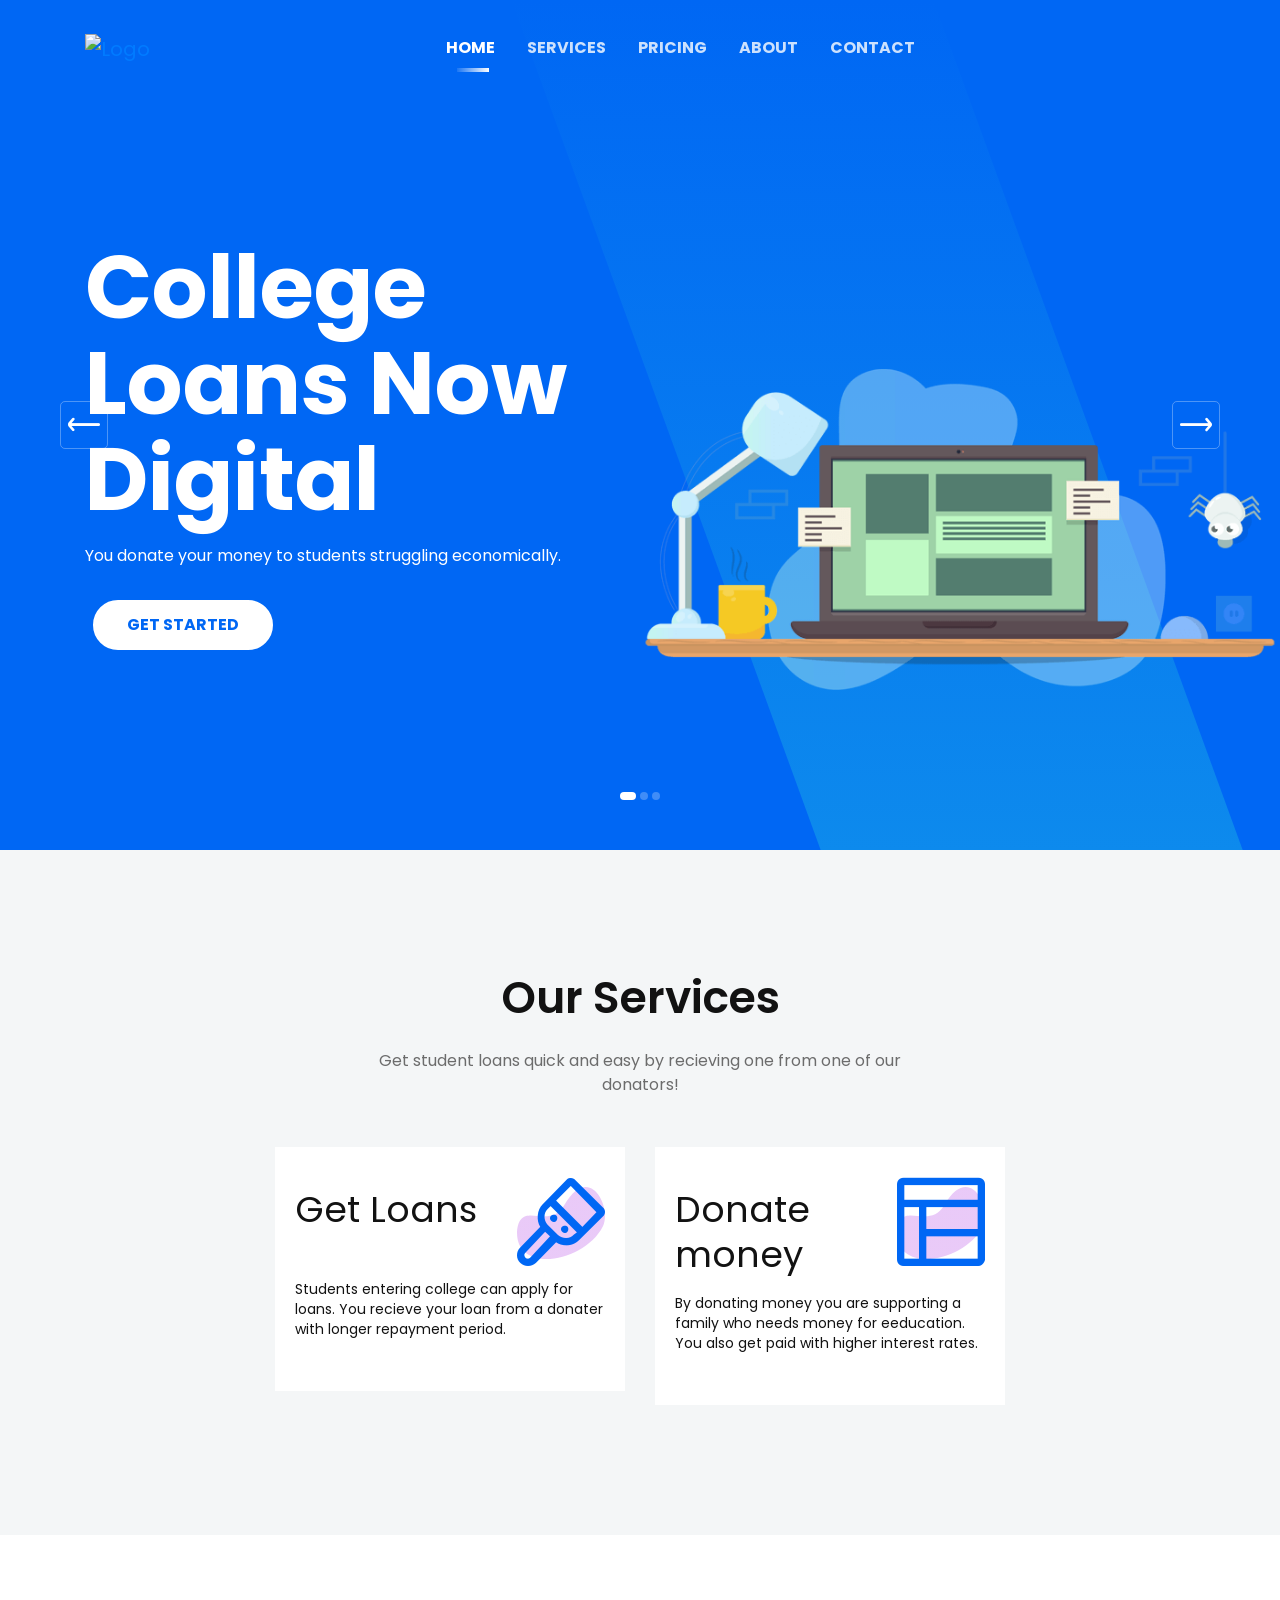
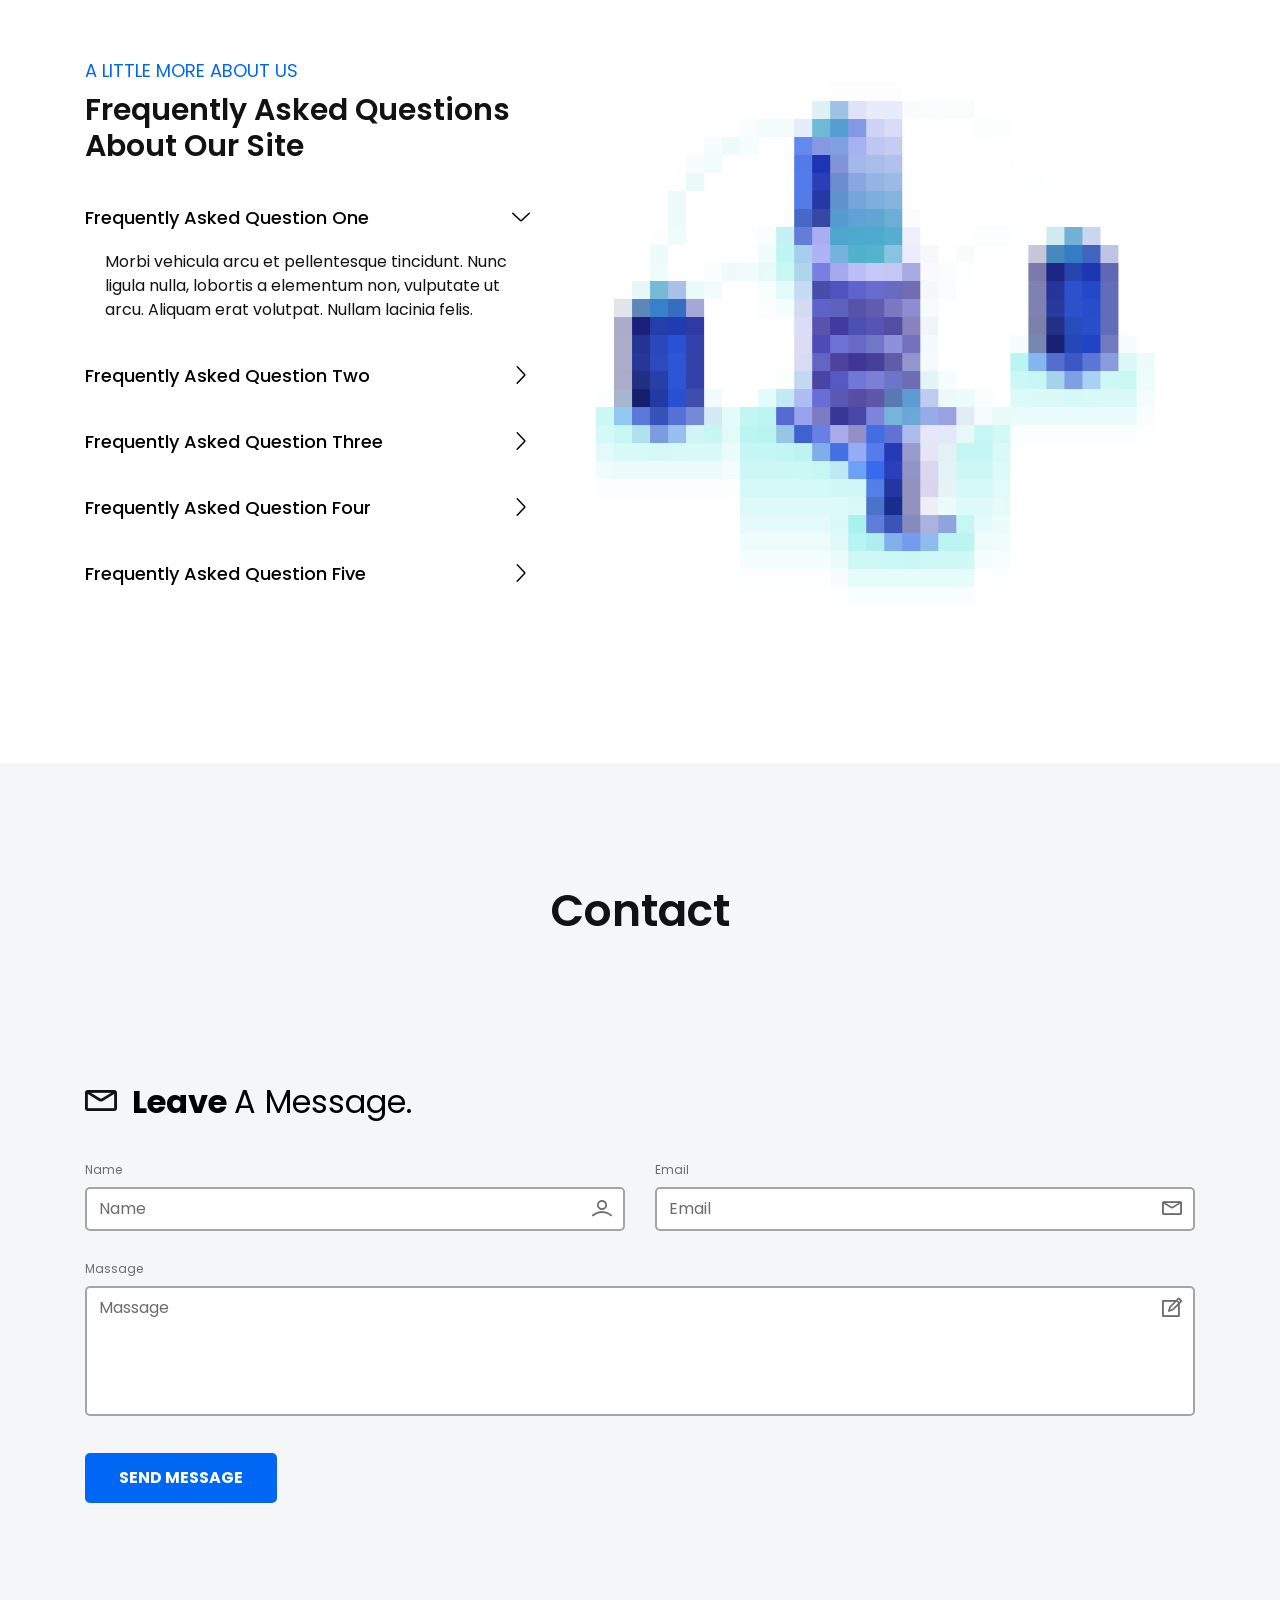
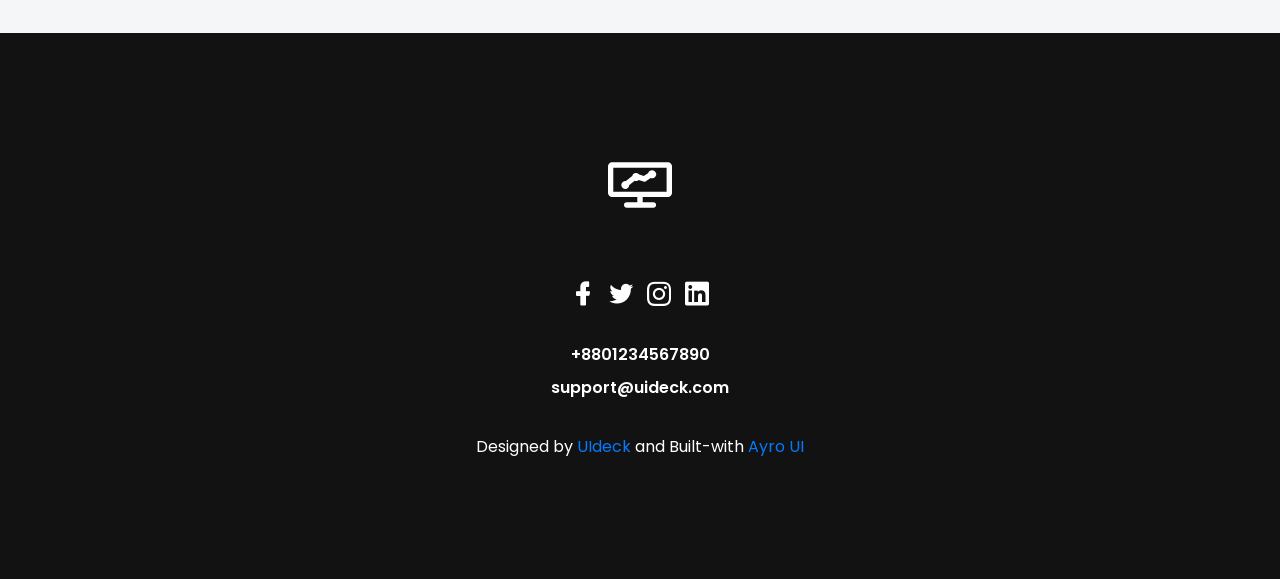
==== templates/index2.html @ a58126c5 "asadsafaj" ====
<!doctype html>
<html class="no-js" lang="en">

<head>
    <meta charset="utf-8">
    
    <!--====== Title ======-->
    <title>LoanUs</title>
    
    <meta name="description" content="">
    <meta name="viewport" content="width=device-width, initial-scale=1">

    <!--====== Favicon Icon ======-->
    <link rel="shortcut icon" href="../static/styles/images/favicon.png" type="image/png">
        
    <!--====== Magnific Popup CSS ======-->
    <link rel="stylesheet" href="../static/styles/css/magnific-popup.css">
        
    <!--====== Slick CSS ======-->
    <link rel="stylesheet" href="../static/styles/css/slick.css">
        
    <!--====== Line Icons CSS ======-->
    <link rel="stylesheet" href="../static/styles/css/LineIcons.css">
        
    <!--====== Bootstrap CSS ======-->
    <link rel="stylesheet" href="../static/styles/css/bootstrap.min.css">
    
    <!--====== Default CSS ======-->
    <link rel="stylesheet" href="../static/styles/css/default.css">
    
    <!--====== Style CSS ======-->
    <link rel="stylesheet" href="../static/styles/css/style.css">
    
</head>

<body>
    <!--[if IE]>
    <p class="browserupgrade">You are using an <strong>outdated</strong> browser. Please <a href="https://browsehappy.com/">upgrade your browser</a> to improve your experience and security.</p>
  <![endif]-->
   
    <!--====== PRELOADER PART START ======-->

    <div class="preloader">
        <div class="loader">
            <div class="ytp-spinner">
                <div class="ytp-spinner-container">
                    <div class="ytp-spinner-rotator">
                        <div class="ytp-spinner-left">
                            <div class="ytp-spinner-circle"></div>
                        </div>
                        <div class="ytp-spinner-right">
                            <div class="ytp-spinner-circle"></div>
                        </div>
                    </div>
                </div>
            </div>
        </div>
    </div>

    <!--====== PRELOADER PART ENDS ======-->
    
    <!--====== NAVBAR TWO PART START ======-->

    <section class="navbar-area">
        <div class="container">
            <div class="row">
                <div class="col-lg-12">
                    <nav class="navbar navbar-expand-lg">
                       
                        <a class="navbar-brand" href="#">
                            <img src="../static/styles/images/logo.svg" alt="Logo">
                        </a>
                        
                        <button class="navbar-toggler" type="button" data-toggle="collapse" data-target="#navbarTwo" aria-controls="navbarTwo" aria-expanded="false" aria-label="Toggle navigation">
                            <span class="toggler-icon"></span>
                            <span class="toggler-icon"></span>
                            <span class="toggler-icon"></span>
                        </button>

                        <div class="collapse navbar-collapse sub-menu-bar" id="navbarTwo">
                            <ul class="navbar-nav m-auto">
                                <li class="nav-item active"><a class="page-scroll" href="#home">home</a></li>
                                <li class="nav-item"><a class="page-scroll" href="#services">Services</a></li>
                                
                                <li class="nav-item"><a class="page-scroll" href="#pricing">Pricing</a></li>
                                <li class="nav-item"><a class="page-scroll" href="#about">About</a></li>
                                
                                <li class="nav-item"><a class="page-scroll" href="#contact">Contact</a></li>
                            </ul>
                        </div>
                        
                        <div class="navbar-btn d-none d-sm-inline-block">

                        </div>
                    </nav> <!-- navbar -->
                </div>
            </div> <!-- row -->
        </div> <!-- container -->
    </section>

    <!--====== NAVBAR TWO PART ENDS ======-->
    
    <!--====== SLIDER PART START ======-->

    <section id="home" class="slider_area">
        <div id="carouselThree" class="carousel slide" data-ride="carousel">
            <ol class="carousel-indicators">
                <li data-target="#carouselThree" data-slide-to="0" class="active"></li>
                <li data-target="#carouselThree" data-slide-to="1"></li>
                <li data-target="#carouselThree" data-slide-to="2"></li>
            </ol>

            <div class="carousel-inner">
                <div class="carousel-item active">
                    <div class="container">
                        <div class="row">
                            <div class="col-lg-6">
                                <div class="slider-content">
                                    <h1 class="title">College Loans Now Digital</h1>
                                    <p class="text">You donate your money to students struggling economically.</p>
                                    <ul class="slider-btn rounded-buttons">
                                        <li><a class="main-btn rounded-one" href="#">GET STARTED</a></li>
                                        
                                    </ul>
                                </div>
                            </div>
                        </div> <!-- row -->
                    </div> <!-- container -->
                    <div class="slider-image-box d-none d-lg-flex align-items-end">
                        <div class="slider-image">
                            <img src="../static/styles/images/slider/1.png" alt="Hero">
                        </div> <!-- slider-imgae -->
                    </div> <!-- slider-imgae box -->
                </div> <!-- carousel-item -->

                <div class="carousel-item">
                    <div class="container">
                        <div class="row">
                            <div class="col-lg-6">
                                <div class="slider-content">
                                    <h1 class="title">Easy to Understand</h1>
                                    <p class="text">Our process is simple and efficient allowing for easier understanding.</p>
                                    <ul class="slider-btn rounded-buttons">
                                        <li><a class="main-btn rounded-one" href="#">GET STARTED</a></li>
                                        
                                    </ul>
                                </div> <!-- slider-content -->
                            </div>
                        </div> <!-- row -->
                    </div> <!-- container -->
                    <div class="slider-image-box d-none d-lg-flex align-items-end">
                        <div class="slider-image">
                            <img src="../static/styles/images/slider/2.png" alt="Hero">
                        </div> <!-- slider-imgae -->
                    </div> <!-- slider-imgae box -->
                </div> <!-- carousel-item -->

                <div class="carousel-item">
                    <div class="container">
                        <div class="row">
                            <div class="col-lg-6">
                                <div class="slider-content">
                                    <h1 class="title">Built By Students</h1>
                                    <p class="text">We know how other students think and understand their problems.</p>
                                    <ul class="slider-btn rounded-buttons">
                                        <li><a class="main-btn rounded-one" href="#">GET STARTED</a></li>
                                        
                                    </ul>
                                </div> <!-- slider-content -->
                            </div>
                        </div> <!-- row -->
                    </div> <!-- container -->
                    <div class="slider-image-box d-none d-lg-flex align-items-end">
                        <div class="slider-image">
                            <img src="../static/styles/images/slider/3.png" alt="Hero">
                        </div> <!-- slider-imgae -->
                    </div> <!-- slider-imgae box -->
                </div> <!-- carousel-item -->
            </div>

            <a class="carousel-control-prev" href="#carouselThree" role="button" data-slide="prev">
                <i class="lni lni-arrow-left"></i>
            </a>
            <a class="carousel-control-next" href="#carouselThree" role="button" data-slide="next">
                <i class="lni lni-arrow-right"></i>
            </a>
        </div>
    </section>

    <!--====== SLIDER PART ENDS ======-->
    
    <!--====== FEATRES TWO PART START ======-->

    <section id="services" class="features-area">
        <div class="container">
            <div class="row justify-content-center">
                <div class="col-lg-6 col-md-10">
                    <div class="section-title text-center pb-10">
                        <h3 class="title">Our Services</h3>
                        <p class="text">Get student loans quick and easy by recieving one from one of our donators!</p>
                    </div> <!-- row -->
                </div>
            </div> <!-- row -->
            <div class="row justify-content-center">
                <div class="col-lg-4 col-md-7 col-sm-9">
                    <div class="single-features mt-40">
                        <div class="features-title-icon d-flex justify-content-between">
                            <h4 class="features-title"><a href="#">Get Loans</a></h4>
                            <div class="features-icon">
                                <i class="lni lni-brush"></i>
                                <img class="shape" src="../static/styles/images/f-shape-1.svg" alt="Shape">
                            </div>
                        </div>
                        <div class="features-content">
                            <p class="text">Students entering college can apply for loans. You recieve your loan from a donater with longer repayment period. </p>
                            
                        </div>
                    </div> <!-- single features -->
                </div>
                <div class="col-lg-4 col-md-7 col-sm-9">
                    <div class="single-features mt-40">
                        <div class="features-title-icon d-flex justify-content-between">
                            <h4 class="features-title"><a href="#">Donate money</a></h4>
                            <div class="features-icon">
                                <i class="lni lni-layout"></i>
                                <img class="shape" src="../static/styles/images/f-shape-1.svg" alt="Shape">
                            </div>
                        </div>
                        <div class="features-content">
                            <p class="text">By donating money you are supporting a family who needs money for eeducation. You also get paid with higher interest rates.</p>
                            
                        </div>
                    </div> <!-- single features -->
                </div>
                
                    </div> <!-- single features -->
                </div>
            </div> <!-- row -->
        </div> <!-- container -->
    </section>

    <!--====== FEATRES TWO PART ENDS ======-->
    
    
    
    <!--====== PRINICNG START ======-->

    
    <!--====== PRINICNG ENDS ======-->
    
    <!--====== ABOUT PART START ======-->

    <section id="about" class="about-area">
        <div class="container">
            <div class="row">
                <div class="col-lg-5">
                    <div class="faq-content mt-45">
                        <div class="about-title">
                            <h6 class="sub-title">A Little More About Us</h6>
                            <h4 class="title">Frequently Asked Questions <br> About Our Site</h4>
                        </div> <!-- faq title -->
                        <div class="about-accordion">
                            <div class="accordion" id="accordionExample">
                                <div class="card">
                                    <div class="card-header" id="headingOne">
                                        <a href="#" data-toggle="collapse" data-target="#collapseOne" aria-expanded="true" aria-controls="collapseOne">Frequently Asked Question One</a>
                                    </div>

                                    <div id="collapseOne" class="collapse show" aria-labelledby="headingOne" data-parent="#accordionExample">
                                        <div class="card-body">
                                            <p class="text">Morbi vehicula arcu et pellentesque tincidunt. Nunc ligula nulla, lobortis a elementum non, vulputate ut arcu. Aliquam erat volutpat. Nullam lacinia felis.</p>
                                        </div>
                                    </div> 
                                </div> <!-- card -->
                                <div class="card">
                                    <div class="card-header" id="headingTwo">
                                        <a href="#" class="collapsed" data-toggle="collapse" data-target="#collapseTwo" aria-expanded="false" aria-controls="collapseTwo">Frequently Asked Question Two</a>
                                    </div>
                                    <div id="collapseTwo" class="collapse" aria-labelledby="headingTwo" data-parent="#accordionExample">
                                        <div class="card-body">
                                            <p class="text">Morbi vehicula arcu et pellentesque tincidunt. Nunc ligula nulla, lobortis a elementum non, vulputate ut arcu. Aliquam erat volutpat. Nullam lacinia felis.</p>
                                        </div>
                                    </div>
                                </div> <!-- card -->
                                <div class="card">
                                    <div class="card-header" id="headingThree">
                                        <a href="#" class="collapsed" data-toggle="collapse" data-target="#collapseThree" aria-expanded="false" aria-controls="collapseThree">Frequently Asked Question Three</a>
                                    </div>
                                    <div id="collapseThree" class="collapse" aria-labelledby="headingThree" data-parent="#accordionExample">
                                        <div class="card-body">
                                            <p class="text">Morbi vehicula arcu et pellentesque tincidunt. Nunc ligula nulla, lobortis a elementum non, vulputate ut arcu. Aliquam erat volutpat. Nullam lacinia felis.</p>
                                        </div>
                                    </div>
                                </div> <!-- card -->
                                <div class="card">
                                    <div class="card-header" id="headingFore">
                                        <a href="#" class="collapsed" data-toggle="collapse" data-target="#collapseFore" aria-expanded="false" aria-controls="collapseFore">Frequently Asked Question Four</a>
                                    </div>
                                    <div id="collapseFore" class="collapse" aria-labelledby="headingFore" data-parent="#accordionExample">
                                        <div class="card-body">
                                            <p class="text">Morbi vehicula arcu et pellentesque tincidunt. Nunc ligula nulla, lobortis a elementum non, vulputate ut arcu. Aliquam erat volutpat. Nullam lacinia felis.</p>
                                        </div>
                                    </div>
                                </div> <!-- card -->
                                <div class="card">
                                    <div class="card-header" id="headingFive">
                                        <a href="#" class="collapsed" data-toggle="collapse" data-target="#collapseFive" aria-expanded="false" aria-controls="collapseFive">Frequently Asked Question Five</a>
                                    </div>
                                    <div id="collapseFive" class="collapse" aria-labelledby="headingFive" data-parent="#accordionExample">
                                        <div class="card-body">
                                            <p class="text">Morbi vehicula arcu et pellentesque tincidunt. Nunc ligula nulla, lobortis a elementum non, vulputate ut arcu. Aliquam erat volutpat. Nullam lacinia felis.</p>
                                        </div>
                                    </div>
                                </div> <!-- card -->
                            </div>
                        </div> <!-- faq accordion -->
                    </div> <!-- faq content -->
                </div>
                <div class="col-lg-7">
                    <div class="about-image mt-50">
                        <img src="../static/styles/images/about.jpg" alt="about">
                    </div> <!-- faq image -->
                </div>
            </div> <!-- row -->
        </div> <!-- container -->
    </section>

    <!--====== ABOUT PART ENDS ======-->
    
    
    
    
    
    <!--====== CONTACT PART START ======-->

    <section id="contact" class="contact-area">
        <div class="container">
            <div class="row justify-content-center">
                <div class="col-lg-6 col-md-10">
                    <div class="section-title text-center pb-30">
                        <h3 class="title">Contact</h3>
                    </div> <!-- section title -->
                </div>
            </div> <!-- row -->
            <div class="row">
                <div class="col-lg-12">
                    <div class="contact-wrapper form-style-two pt-115">
                        <h4 class="contact-title pb-10"><i class="lni lni-envelope"></i> Leave <span>A Message.</span></h4>
                        
                        <form id="contact-form" action="../static/styles/contact.php" method="post">
                            <div class="row">
                                <div class="col-md-6">
                                    <div class="form-input mt-25">
                                        <label>Name</label>
                                        <div class="input-items default">
                                            <input name="name" type="text" placeholder="Name">
                                            <i class="lni lni-user"></i>
                                        </div>
                                    </div> <!-- form input -->
                                </div>
                                <div class="col-md-6">
                                    <div class="form-input mt-25">
                                        <label>Email</label>
                                        <div class="input-items default">
                                            <input type="email" name="email" placeholder="Email">
                                            <i class="lni lni-envelope"></i>
                                        </div>
                                    </div> <!-- form input -->
                                </div>
                                <div class="col-md-12">
                                    <div class="form-input mt-25">
                                        <label>Massage</label>
                                        <div class="input-items default">
                                            <textarea name="massage" placeholder="Massage"></textarea>
                                            <i class="lni lni-pencil-alt"></i>
                                        </div>
                                    </div> <!-- form input -->
                                </div>
                                <p class="form-message"></p>
                                <div class="col-md-12">
                                    <div class="form-input light-rounded-buttons mt-30">
                                        <button class="main-btn light-rounded-two">Send Message</button>
                                    </div> <!-- form input -->
                                </div>
                            </div> <!-- row -->
                        </form>
                    </div> <!-- contact wrapper form -->
                </div>
            </div> <!-- row -->
        </div> <!-- container -->
    </section>

    <!--====== CONTACT PART ENDS ======-->
    
    <!--====== FOOTER PART START ======-->

    <section class="footer-area footer-dark">
        <div class="container">
            <div class="row justify-content-center">
                <div class="col-lg-6">
                    <div class="footer-logo text-center">
                        <a class="mt-30" href="index.html"><img src="../static/styles/images/logo.svg" alt="Logo"></a>
                    </div> <!-- footer logo -->
                    <ul class="social text-center mt-60">
                        <li><a href="https://facebook.com/uideckHQ"><i class="lni lni-facebook-filled"></i></a></li>
                        <li><a href="https://twitter.com/uideckHQ"><i class="lni lni-twitter-original"></i></a></li>
                        <li><a href="https://instagram.com/uideckHQ"><i class="lni lni-instagram-original"></i></a></li>
                        <li><a href="#"><i class="lni lni-linkedin-original"></i></a></li>
                    </ul> <!-- social -->
                    <div class="footer-support text-center">
                        <span class="number">+8801234567890</span>
                        <span class="mail">support@uideck.com</span>
                    </div>
                    <div class="copyright text-center mt-35">
                        <p class="text">Designed by <a href="https://uideck.com" rel="nofollow">UIdeck</a> and Built-with <a rel="nofollow" href="https://ayroui.com">Ayro UI</a> </p>
                    </div> <!--  copyright -->
                </div>
            </div> <!-- row -->
        </div> <!-- container -->
    </section>

    <!--====== FOOTER PART ENDS ======-->
    
    <!--====== BACK TOP TOP PART START ======-->

    <a href="#" class="back-to-top"><i class="lni lni-chevron-up"></i></a>

    <!--====== BACK TOP TOP PART ENDS ======-->    

    <!--====== PART START ======-->

<!--
    <section class="">
        <div class="container">
            <div class="row">
                <div class="col-lg-">
                    
                </div>
            </div>
        </div>
    </section>
-->

    <!--====== PART ENDS ======-->




    <!--====== Jquery js ======-->
    <script src="../static/styles/js/vendor/jquery-1.12.4.min.js"></script>
    <script src="../static/styles/js/vendor/modernizr-3.7.1.min.js"></script>
    
    <!--====== Bootstrap js ======-->
    <script src="../static/styles/js/popper.min.js"></script>
    <script src="../static/styles/js/bootstrap.min.js"></script>
    
    <!--====== Slick js ======-->
    <script src="../static/styles/js/slick.min.js"></script>
    
    <!--====== Magnific Popup js ======-->
    <script src="../static/styles/js/jquery.magnific-popup.min.js"></script>
    
    <!--====== Ajax Contact js ======-->
    <script src="../static/styles/js/ajax-contact.js"></script>
    
    <!--====== Isotope js ======-->
    <script src="../static/styles/js/imagesloaded.pkgd.min.js"></script>
    <script src="../static/styles/js/isotope.pkgd.min.js"></script>
    
    <!--====== Scrolling Nav js ======-->
    <script src="../static/styles/js/jquery.easing.min.js"></script>
    <script src="../static/styles/js/scrolling-nav.js"></script>
    
    <!--====== Main js ======-->
    <script src="../static/styles/js/main.js"></script>
    
</body>

</html>
---- static/styles/css/default.css ----
/* Deafult Margin & Padding */
/*-- Margin Top --*/
.mt-5 {
	margin-top: 5px;
}
.mt-10 {
	margin-top: 10px;
}
.mt-15 {
	margin-top: 15px;
}
.mt-20 {
	margin-top: 20px;
}
.mt-25 {
	margin-top: 25px;
}
.mt-30 {
	margin-top: 30px;
}
.mt-35 {
	margin-top: 35px;
}
.mt-40 {
	margin-top: 40px;
}
.mt-45 {
	margin-top: 45px;
}
.mt-50 {
	margin-top: 50px;
}
.mt-55 {
	margin-top: 55px;
}
.mt-60 {
	margin-top: 60px;
}
.mt-65 {
	margin-top: 65px;
}
.mt-70 {
	margin-top: 70px;
}
.mt-75 {
	margin-top: 75px;
}
.mt-80 {
	margin-top: 80px;
}
.mt-85 {
	margin-top: 85px;
}
.mt-90 {
	margin-top: 90px;
}
.mt-95 {
	margin-top: 95px;
}
.mt-100 {
	margin-top: 100px;
}
.mt-105 {
	margin-top: 105px;
}
.mt-110 {
	margin-top: 110px;
}
.mt-115 {
	margin-top: 115px;
}
.mt-120 {
	margin-top: 120px;
}
.mt-125 {
	margin-top: 125px;
}
.mt-130 {
	margin-top: 130px;
}
.mt-135 {
	margin-top: 135px;
}
.mt-140 {
	margin-top: 140px;
}
.mt-145 {
	margin-top: 145px;
}
.mt-150 {
	margin-top: 150px;
}
.mt-155 {
	margin-top: 155px;
}
.mt-160 {
	margin-top: 160px;
}
.mt-165 {
	margin-top: 165px;
}
.mt-170 {
	margin-top: 170px;
}
.mt-175 {
	margin-top: 175px;
}
.mt-180 {
	margin-top: 180px;
}
.mt-185 {
	margin-top: 185px;
}
.mt-190 {
	margin-top: 190px;
}
.mt-195 {
	margin-top: 195px;
}
.mt-200 {
	margin-top: 200px;
}
/*-- Margin Bottom --*/

.mb-5 {
	margin-bottom: 5px;
}
.mb-10 {
	margin-bottom: 10px;
}
.mb-15 {
	margin-bottom: 15px;
}
.mb-20 {
	margin-bottom: 20px;
}
.mb-25 {
	margin-bottom: 25px;
}
.mb-30 {
	margin-bottom: 30px;
}
.mb-35 {
	margin-bottom: 35px;
}
.mb-40 {
	margin-bottom: 40px;
}
.mb-45 {
	margin-bottom: 45px;
}
.mb-50 {
	margin-bottom: 50px;
}
.mb-55 {
	margin-bottom: 55px;
}
.mb-60 {
	margin-bottom: 60px;
}
.mb-65 {
	margin-bottom: 65px;
}
.mb-70 {
	margin-bottom: 70px;
}
.mb-75 {
	margin-bottom: 75px;
}
.mb-80 {
	margin-bottom: 80px;
}
.mb-85 {
	margin-bottom: 85px;
}
.mb-90 {
	margin-bottom: 90px;
}
.mb-95 {
	margin-bottom: 95px;
}
.mb-100 {
	margin-bottom: 100px;
}
.mb-105 {
	margin-bottom: 105px;
}
.mb-110 {
	margin-bottom: 110px;
}
.mb-115 {
	margin-bottom: 115px;
}
.mb-120 {
	margin-bottom: 120px;
}
.mb-125 {
	margin-bottom: 125px;
}
.mb-130 {
	margin-bottom: 130px;
}
.mb-135 {
	margin-bottom: 135px;
}
.mb-140 {
	margin-bottom: 140px;
}
.mb-145 {
	margin-bottom: 145px;
}
.mb-150 {
	margin-bottom: 150px;
}
.mb-155 {
	margin-bottom: 155px;
}
.mb-160 {
	margin-bottom: 160px;
}
.mb-165 {
	margin-bottom: 165px;
}
.mb-170 {
	margin-bottom: 170px;
}
.mb-175 {
	margin-bottom: 175px;
}
.mb-180 {
	margin-bottom: 180px;
}
.mb-185 {
	margin-bottom: 185px;
}
.mb-190 {
	margin-bottom: 190px;
}
.mb-195 {
	margin-bottom: 195px;
}
.mb-200 {
	margin-bottom: 200px;
}
/*-- margin left --*/
.ml-5 {
	margin-left: 5px;
}
.ml-10 {
	margin-left: 10px;
}
.ml-15 {
	margin-left: 15px;
}
.ml-20 {
	margin-left: 20px;
}
.ml-25 {
	margin-left: 25px;
}
.ml-30 {
	margin-left: 30px;
}
.ml-35 {
	margin-left: 35px;
}
.ml-40 {
	margin-left: 40px;
}
.ml-45 {
	margin-left: 45px;
}
.ml-50 {
	margin-left: 50px;
}
.ml-55 {
	margin-left: 55px;
}
.ml-60 {
	margin-left: 60px;
}
.ml-65 {
	margin-left: 65px;
}
.ml-70 {
	margin-left: 70px;
}
.ml-75 {
	margin-left: 75px;
}
.ml-80 {
	margin-left: 80px;
}
.ml-85 {
	margin-left: 85px;
}
.ml-90 {
	margin-left: 90px;
}
.ml-95 {
	margin-left: 95px;
}
.ml-100 {
	margin-left: 100px;
}
.ml-105 {
	margin-left: 105px;
}
.ml-110 {
	margin-left: 110px;
}
.ml-115 {
	margin-left: 115px;
}
.ml-120 {
	margin-left: 120px;
}
.ml-125 {
	margin-left: 125px;
}
.ml-130 {
	margin-left: 130px;
}
.ml-135 {
	margin-left: 135px;
}
.ml-140 {
	margin-left: 140px;
}
.ml-145 {
	margin-left: 145px;
}
.ml-150 {
	margin-left: 150px;
}
.ml-155 {
	margin-left: 155px;
}
.ml-160 {
	margin-left: 160px;
}
.ml-165 {
	margin-left: 165px;
}
.ml-170 {
	margin-left: 170px;
}
.ml-175 {
	margin-left: 175px;
}
.ml-180 {
	margin-left: 180px;
}
.ml-185 {
	margin-left: 185px;
}
.ml-190 {
	margin-left: 190px;
}
.ml-195 {
	margin-left: 195px;
}
.ml-200 {
	margin-left: 200px;
}
/*-- margin right --*/
.mr-5 {
	margin-right: 5px;
}
.mr-10 {
	margin-right: 10px;
}
.mr-15 {
	margin-right: 15px;
}
.mr-20 {
	margin-right: 20px;
}
.mr-25 {
	margin-right: 25px;
}
.mr-30 {
	margin-right: 30px;
}
.mr-35 {
	margin-right: 35px;
}
.mr-40 {
	margin-right: 40px;
}
.mr-45 {
	margin-right: 45px;
}
.mr-50 {
	margin-right: 50px;
}
.mr-55 {
	margin-right: 55px;
}
.mr-60 {
	margin-right: 60px;
}
.mr-65 {
	margin-right: 65px;
}
.mr-70 {
	margin-right: 70px;
}
.mr-75 {
	margin-right: 75px;
}
.mr-80 {
	margin-right: 80px;
}
.mr-85 {
	margin-right: 85px;
}
.mr-90 {
	margin-right: 90px;
}
.mr-95 {
	margin-right: 95px;
}
.mr-100 {
	margin-right: 100px;
}
.mr-105 {
	margin-right: 105px;
}
.mr-110 {
	margin-right: 110px;
}
.mr-115 {
	margin-right: 115px;
}
.mr-120 {
	margin-right: 120px;
}
.mr-125 {
	margin-right: 125px;
}
.mr-130 {
	margin-right: 130px;
}
.mr-135 {
	margin-right: 135px;
}
.mr-140 {
	margin-right: 140px;
}
.mr-145 {
	margin-right: 145px;
}
.mr-150 {
	margin-right: 150px;
}
.mr-155 {
	margin-right: 155px;
}
.mr-160 {
	margin-right: 160px;
}
.mr-165 {
	margin-right: 165px;
}
.mr-170 {
	margin-right: 170px;
}
.mr-175 {
	margin-right: 175px;
}
.mr-180 {
	margin-right: 180px;
}
.mr-185 {
	margin-right: 185px;
}
.mr-190 {
	margin-right: 190px;
}
.mr-195 {
	margin-right: 195px;
}
.mr-200 {
	margin-right: 200px;
}


/*-- Padding Top --*/

.pt-5 {
	padding-top: 5px;
}
.pt-10 {
	padding-top: 10px;
}
.pt-15 {
	padding-top: 15px;
}
.pt-20 {
	padding-top: 20px;
}
.pt-25 {
	padding-top: 25px;
}
.pt-30 {
	padding-top: 30px;
}
.pt-35 {
	padding-top: 35px;
}
.pt-40 {
	padding-top: 40px;
}
.pt-45 {
	padding-top: 45px;
}
.pt-50 {
	padding-top: 50px;
}
.pt-55 {
	padding-top: 55px;
}
.pt-60 {
	padding-top: 60px;
}
.pt-65 {
	padding-top: 65px;
}
.pt-70 {
	padding-top: 70px;
}
.pt-75 {
	padding-top: 75px;
}
.pt-80 {
	padding-top: 80px;
}
.pt-85 {
	padding-top: 85px;
}
.pt-90 {
	padding-top: 90px;
}
.pt-95 {
	padding-top: 95px;
}
.pt-100 {
	padding-top: 100px;
}
.pt-105 {
	padding-top: 105px;
}
.pt-110 {
	padding-top: 110px;
}
.pt-115 {
	padding-top: 115px;
}
.pt-120 {
	padding-top: 120px;
}
.pt-125 {
	padding-top: 125px;
}
.pt-130 {
	padding-top: 130px;
}
.pt-135 {
	padding-top: 135px;
}
.pt-140 {
	padding-top: 140px;
}
.pt-145 {
	padding-top: 145px;
}
.pt-150 {
	padding-top: 150px;
}
.pt-155 {
	padding-top: 155px;
}
.pt-160 {
	padding-top: 160px;
}
.pt-165 {
	padding-top: 165px;
}
.pt-170 {
	padding-top: 170px;
}
.pt-175 {
	padding-top: 175px;
}
.pt-180 {
	padding-top: 180px;
}
.pt-185 {
	padding-top: 185px;
}
.pt-190 {
	padding-top: 190px;
}
.pt-195 {
	padding-top: 195px;
}
.pt-200 {
	padding-top: 200px;
}
/*-- Padding Bottom --*/

.pb-5 {
	padding-bottom: 5px;
}
.pb-10 {
	padding-bottom: 10px;
}
.pb-15 {
	padding-bottom: 15px;
}
.pb-20 {
	padding-bottom: 20px;
}
.pb-25 {
	padding-bottom: 25px;
}
.pb-30 {
	padding-bottom: 30px;
}
.pb-35 {
	padding-bottom: 35px;
}
.pb-40 {
	padding-bottom: 40px;
}
.pb-45 {
	padding-bottom: 45px;
}
.pb-50 {
	padding-bottom: 50px;
}
.pb-55 {
	padding-bottom: 55px;
}
.pb-60 {
	padding-bottom: 60px;
}
.pb-65 {
	padding-bottom: 65px;
}
.pb-70 {
	padding-bottom: 70px;
}
.pb-75 {
	padding-bottom: 75px;
}
.pb-80 {
	padding-bottom: 80px;
}
.pb-85 {
	padding-bottom: 85px;
}
.pb-90 {
	padding-bottom: 90px;
}
.pb-95 {
	padding-bottom: 95px;
}
.pb-100 {
	padding-bottom: 100px;
}
.pb-105 {
	padding-bottom: 105px;
}
.pb-110 {
	padding-bottom: 110px;
}
.pb-115 {
	padding-bottom: 115px;
}
.pb-120 {
	padding-bottom: 120px;
}
.pb-125 {
	padding-bottom: 125px;
}
.pb-130 {
	padding-bottom: 130px;
}
.pb-135 {
	padding-bottom: 135px;
}
.pb-140 {
	padding-bottom: 140px;
}
.pb-145 {
	padding-bottom: 145px;
}
.pb-150 {
	padding-bottom: 150px;
}
.pb-155 {
	padding-bottom: 155px;
}
.pb-160 {
	padding-bottom: 160px;
}
.pb-165 {
	padding-bottom: 165px;
}
.pb-170 {
	padding-bottom: 170px;
}
.pb-175 {
	padding-bottom: 175px;
}
.pb-180 {
	padding-bottom: 180px;
}
.pb-185 {
	padding-bottom: 185px;
}
.pb-190 {
	padding-bottom: 190px;
}
.pb-195 {
	padding-bottom: 195px;
}
.pb-200 {
	padding-bottom: 200px;
}

/*-- Padding left --*/

.pl-0 {
	padding-left: 0px;
}
.pl-5 {
	padding-left: 5px;
}
.pl-10 {
	padding-left: 10px;
}
.pl-15 {
	padding-left: 15px;
}
.pl-20 {
	padding-left: 20px;
}
.pl-25 {
	padding-left: 25px;
}
.pl-30 {
	padding-left: 30px;
}
.pl-35 {
	padding-left: 35px;
}
.pl-40 {
	padding-left: 40px;
}
.pl-45 {
	padding-left: 45px;
}
.pl-50 {
	padding-left: 50px;
}
.pl-55 {
	padding-left: 55px;
}
.pl-60 {
	padding-left: 60px;
}
.pl-65 {
	padding-left: 65px;
}
.pl-70 {
	padding-left: 70px;
}
.pl-75 {
	padding-left: 75px;
}
.pl-80 {
	padding-left: 80px;
}
.pl-85 {
	padding-left: 85px;
}
.pl-90 {
	padding-left: 90px;
}
.pl-100 {
	padding-left: 100px;
}
.pl-105 {
	padding-left: 105px;
}
.pl-110 {
	padding-left: 110px;
}
.pl-115 {
	padding-left: 115px;
}
.pl-120 {
	padding-left: 120px;
}
.pl-125 {
	padding-left: 125px;
}
/*-- Padding right --*/

.pr-0 {
	padding-right: 0px;
}
.pr-5 {
	padding-right: 5px;
}
.pr-10 {
	padding-right: 10px;
}
.pr-15 {
	padding-right: 15px;
}
.pr-20 {
	padding-right: 20px;
}
.pr-25 {
	padding-right: 25px;
}
.pr-30 {
	padding-right: 30px;
}
.pr-35 {
	padding-right: 35px;
}
.pr-40 {
	padding-right: 40px;
}
.pr-45 {
	padding-right: 45px;
}
.pr-50 {
	padding-right: 50px;
}
.pr-55 {
	padding-right: 55px;
}
.pr-60 {
	padding-right: 60px;
}
.pr-65 {
	padding-right: 65px;
}
.pr-70 {
	padding-right: 70px;
}
.pr-75 {
	padding-right: 75px;
}
.pr-80 {
	padding-right: 80px;
}
.pr-85 {
	padding-right: 85px;
}
.pr-90 {
	padding-right: 90px;
}
.pr-95 {
	padding-right: 95px;
}
.pr-100 {
	padding-right: 100px;
}
.pr-105 {
	padding-right: 105px;
}
/* Background Color */

.gray-bg {
	background: #f6f6f6;
}
.white-bg {
	background: #fff;
}
.black-bg {
	background: #222;
}
/* Color */

.white {
	color: #fff;
}
.black {
	color: #222;
}
/* black overlay */

[data-overlay] {
	position: relative;
}
[data-overlay]::before {
	background: #000 none repeat scroll 0 0;
	content: "";
	height: 100%;
	left: 0;
	position: absolute;
	top: 0;
	width: 100%;
	z-index: 1;
}
[data-overlay="3"]::before {
	opacity: 0.3;
}
[data-overlay="4"]::before {
	opacity: 0.4;
}
[data-overlay="5"]::before {
	opacity: 0.5;
}
[data-overlay="6"]::before {
	opacity: 0.6;
}
[data-overlay="7"]::before {
	opacity: 0.7;
}
[data-overlay="8"]::before {
	opacity: 0.8;
}
[data-overlay="9"]::before {
	opacity: 0.9;
}
---- static/styles/css/style.css ----
/*-----------------------------------------------------------------------------------

    Template Name: Smash - Bootstrap Template
    Template URI: uideck.com
    Author: UIdeck
    Version: 1.0

-----------------------------------------------------------------------------------

    CSS INDEX
    ===================

    01. Theme default CSS
	02. Header
    03. Hero
	04. Footer

-----------------------------------------------------------------------------------*/
/*===========================
      01.COMMON css 
===========================*/
@import url("https://fonts.googleapis.com/css?family=Poppins:300,400,500,600,700,800");
body {
  font-family: "Poppins", sans-serif;
  font-weight: normal;
  font-style: normal;
  color: #121212; }

* {
  margin: 0;
  padding: 0;
  -webkit-box-sizing: border-box;
  -moz-box-sizing: border-box;
  box-sizing: border-box; }

img {
  max-width: 100%; }

a:focus,
input:focus,
textarea:focus,
button:focus {
  text-decoration: none;
  outline: none; }

a:focus,
a:hover {
  text-decoration: none; }

i,
span,
a {
  display: inline-block; }

h1,
h2,
h3,
h4,
h5,
h6 {
  font-family: "Poppins", sans-serif;
  font-weight: 600;
  color: #121212;
  margin: 0px; }

h1 {
  font-size: 48px; }

h2 {
  font-size: 36px; }

h3 {
  font-size: 28px; }

h4 {
  font-size: 22px; }

h5 {
  font-size: 18px; }

h6 {
  font-size: 16px; }

ul, ol {
  margin: 0px;
  padding: 0px;
  list-style-type: none; }

p {
  font-size: 16px;
  font-weight: 400;
  line-height: 24px;
  color: #121212;
  margin: 0px; }

.bg_cover {
  background-position: center center;
  background-size: cover;
  background-repeat: no-repeat;
  width: 100%;
  height: 100%; }

/*===== All Slick Slide Outline Style =====*/
.slick-slide {
  outline: 0; }

/*===== All Section Title Style =====*/
.section-title .title {
  font-size: 44px;
  font-weight: 600;
  color: #121212;
  line-height: 55px; }
  @media (max-width: 767px) {
    .section-title .title {
      font-size: 30px;
      line-height: 35px; } }
.section-title .text {
  font-size: 16px;
  line-height: 24px;
  color: #6c6c6c;
  margin-top: 24px; }

/*===== All Preloader Style =====*/
.preloader {
  /* Body Overlay */
  position: fixed;
  top: 0;
  left: 0;
  display: table;
  height: 100%;
  width: 100%;
  /* Change Background Color */
  background: #fff;
  z-index: 99999; }
  .preloader .loader {
    display: table-cell;
    vertical-align: middle;
    text-align: center; }
    .preloader .loader .ytp-spinner {
      position: absolute;
      left: 50%;
      top: 50%;
      width: 64px;
      margin-left: -32px;
      z-index: 18;
      pointer-events: none; }
      .preloader .loader .ytp-spinner .ytp-spinner-container {
        pointer-events: none;
        position: absolute;
        width: 100%;
        padding-bottom: 100%;
        top: 50%;
        left: 50%;
        margin-top: -50%;
        margin-left: -50%;
        -webkit-animation: ytp-spinner-linspin 1568.23529647ms linear infinite;
        -moz-animation: ytp-spinner-linspin 1568.23529647ms linear infinite;
        -o-animation: ytp-spinner-linspin 1568.23529647ms linear infinite;
        animation: ytp-spinner-linspin 1568.23529647ms linear infinite; }
        .preloader .loader .ytp-spinner .ytp-spinner-container .ytp-spinner-rotator {
          position: absolute;
          width: 100%;
          height: 100%;
          -webkit-animation: ytp-spinner-easespin 5332ms cubic-bezier(0.4, 0, 0.2, 1) infinite both;
          -moz-animation: ytp-spinner-easespin 5332ms cubic-bezier(0.4, 0, 0.2, 1) infinite both;
          -o-animation: ytp-spinner-easespin 5332ms cubic-bezier(0.4, 0, 0.2, 1) infinite both;
          animation: ytp-spinner-easespin 5332ms cubic-bezier(0.4, 0, 0.2, 1) infinite both; }
          .preloader .loader .ytp-spinner .ytp-spinner-container .ytp-spinner-rotator .ytp-spinner-left {
            position: absolute;
            top: 0;
            left: 0;
            bottom: 0;
            overflow: hidden;
            right: 50%; }
          .preloader .loader .ytp-spinner .ytp-spinner-container .ytp-spinner-rotator .ytp-spinner-right {
            position: absolute;
            top: 0;
            right: 0;
            bottom: 0;
            overflow: hidden;
            left: 50%; }
    .preloader .loader .ytp-spinner-circle {
      box-sizing: border-box;
      position: absolute;
      width: 200%;
      height: 100%;
      border-style: solid;
      /* Spinner Color */
      border-color: #0067f4 #0067f4 #e9ecef;
      border-radius: 50%;
      border-width: 6px; }
    .preloader .loader .ytp-spinner-left .ytp-spinner-circle {
      left: 0;
      right: -100%;
      border-right-color: #e9ecef;
      -webkit-animation: ytp-spinner-left-spin 1333ms cubic-bezier(0.4, 0, 0.2, 1) infinite both;
      -moz-animation: ytp-spinner-left-spin 1333ms cubic-bezier(0.4, 0, 0.2, 1) infinite both;
      -o-animation: ytp-spinner-left-spin 1333ms cubic-bezier(0.4, 0, 0.2, 1) infinite both;
      animation: ytp-spinner-left-spin 1333ms cubic-bezier(0.4, 0, 0.2, 1) infinite both; }
    .preloader .loader .ytp-spinner-right .ytp-spinner-circle {
      left: -100%;
      right: 0;
      border-left-color: #e9ecef;
      -webkit-animation: ytp-right-spin 1333ms cubic-bezier(0.4, 0, 0.2, 1) infinite both;
      -moz-animation: ytp-right-spin 1333ms cubic-bezier(0.4, 0, 0.2, 1) infinite both;
      -o-animation: ytp-right-spin 1333ms cubic-bezier(0.4, 0, 0.2, 1) infinite both;
      animation: ytp-right-spin 1333ms cubic-bezier(0.4, 0, 0.2, 1) infinite both; }

/* Preloader Animations */
@-webkit-keyframes ytp-spinner-linspin {
  to {
    -webkit-transform: rotate(360deg);
    -moz-transform: rotate(360deg);
    -ms-transform: rotate(360deg);
    -o-transform: rotate(360deg);
    transform: rotate(360deg); } }
@keyframes ytp-spinner-linspin {
  to {
    -webkit-transform: rotate(360deg);
    -moz-transform: rotate(360deg);
    -ms-transform: rotate(360deg);
    -o-transform: rotate(360deg);
    transform: rotate(360deg); } }
@-webkit-keyframes ytp-spinner-easespin {
  12.5% {
    -webkit-transform: rotate(135deg);
    -moz-transform: rotate(135deg);
    -ms-transform: rotate(135deg);
    -o-transform: rotate(135deg);
    transform: rotate(135deg); }
  25% {
    -webkit-transform: rotate(270deg);
    -moz-transform: rotate(270deg);
    -ms-transform: rotate(270deg);
    -o-transform: rotate(270deg);
    transform: rotate(270deg); }
  37.5% {
    -webkit-transform: rotate(405deg);
    -moz-transform: rotate(405deg);
    -ms-transform: rotate(405deg);
    -o-transform: rotate(405deg);
    transform: rotate(405deg); }
  50% {
    -webkit-transform: rotate(540deg);
    -moz-transform: rotate(540deg);
    -ms-transform: rotate(540deg);
    -o-transform: rotate(540deg);
    transform: rotate(540deg); }
  62.5% {
    -webkit-transform: rotate(675deg);
    -moz-transform: rotate(675deg);
    -ms-transform: rotate(675deg);
    -o-transform: rotate(675deg);
    transform: rotate(675deg); }
  75% {
    -webkit-transform: rotate(810deg);
    -moz-transform: rotate(810deg);
    -ms-transform: rotate(810deg);
    -o-transform: rotate(810deg);
    transform: rotate(810deg); }
  87.5% {
    -webkit-transform: rotate(945deg);
    -moz-transform: rotate(945deg);
    -ms-transform: rotate(945deg);
    -o-transform: rotate(945deg);
    transform: rotate(945deg); }
  to {
    -webkit-transform: rotate(1080deg);
    -moz-transform: rotate(1080deg);
    -ms-transform: rotate(1080deg);
    -o-transform: rotate(1080deg);
    transform: rotate(1080deg); } }
@keyframes ytp-spinner-easespin {
  12.5% {
    -webkit-transform: rotate(135deg);
    -moz-transform: rotate(135deg);
    -ms-transform: rotate(135deg);
    -o-transform: rotate(135deg);
    transform: rotate(135deg); }
  25% {
    -webkit-transform: rotate(270deg);
    -moz-transform: rotate(270deg);
    -ms-transform: rotate(270deg);
    -o-transform: rotate(270deg);
    transform: rotate(270deg); }
  37.5% {
    -webkit-transform: rotate(405deg);
    -moz-transform: rotate(405deg);
    -ms-transform: rotate(405deg);
    -o-transform: rotate(405deg);
    transform: rotate(405deg); }
  50% {
    -webkit-transform: rotate(540deg);
    -moz-transform: rotate(540deg);
    -ms-transform: rotate(540deg);
    -o-transform: rotate(540deg);
    transform: rotate(540deg); }
  62.5% {
    -webkit-transform: rotate(675deg);
    -moz-transform: rotate(675deg);
    -ms-transform: rotate(675deg);
    -o-transform: rotate(675deg);
    transform: rotate(675deg); }
  75% {
    -webkit-transform: rotate(810deg);
    -moz-transform: rotate(810deg);
    -ms-transform: rotate(810deg);
    -o-transform: rotate(810deg);
    transform: rotate(810deg); }
  87.5% {
    -webkit-transform: rotate(945deg);
    -moz-transform: rotate(945deg);
    -ms-transform: rotate(945deg);
    -o-transform: rotate(945deg);
    transform: rotate(945deg); }
  to {
    -webkit-transform: rotate(1080deg);
    -moz-transform: rotate(1080deg);
    -ms-transform: rotate(1080deg);
    -o-transform: rotate(1080deg);
    transform: rotate(1080deg); } }
@-webkit-keyframes ytp-spinner-left-spin {
  0% {
    -webkit-transform: rotate(130deg);
    -moz-transform: rotate(130deg);
    -ms-transform: rotate(130deg);
    -o-transform: rotate(130deg);
    transform: rotate(130deg); }
  50% {
    -webkit-transform: rotate(-5deg);
    -moz-transform: rotate(-5deg);
    -ms-transform: rotate(-5deg);
    -o-transform: rotate(-5deg);
    transform: rotate(-5deg); }
  to {
    -webkit-transform: rotate(130deg);
    -moz-transform: rotate(130deg);
    -ms-transform: rotate(130deg);
    -o-transform: rotate(130deg);
    transform: rotate(130deg); } }
@keyframes ytp-spinner-left-spin {
  0% {
    -webkit-transform: rotate(130deg);
    -moz-transform: rotate(130deg);
    -ms-transform: rotate(130deg);
    -o-transform: rotate(130deg);
    transform: rotate(130deg); }
  50% {
    -webkit-transform: rotate(-5deg);
    -moz-transform: rotate(-5deg);
    -ms-transform: rotate(-5deg);
    -o-transform: rotate(-5deg);
    transform: rotate(-5deg); }
  to {
    -webkit-transform: rotate(130deg);
    -moz-transform: rotate(130deg);
    -ms-transform: rotate(130deg);
    -o-transform: rotate(130deg);
    transform: rotate(130deg); } }
@-webkit-keyframes ytp-right-spin {
  0% {
    -webkit-transform: rotate(-130deg);
    -moz-transform: rotate(-130deg);
    -ms-transform: rotate(-130deg);
    -o-transform: rotate(-130deg);
    transform: rotate(-130deg); }
  50% {
    -webkit-transform: rotate(5deg);
    -moz-transform: rotate(5deg);
    -ms-transform: rotate(5deg);
    -o-transform: rotate(5deg);
    transform: rotate(5deg); }
  to {
    -webkit-transform: rotate(-130deg);
    -moz-transform: rotate(-130deg);
    -ms-transform: rotate(-130deg);
    -o-transform: rotate(-130deg);
    transform: rotate(-130deg); } }
@keyframes ytp-right-spin {
  0% {
    -webkit-transform: rotate(-130deg);
    -moz-transform: rotate(-130deg);
    -ms-transform: rotate(-130deg);
    -o-transform: rotate(-130deg);
    transform: rotate(-130deg); }
  50% {
    -webkit-transform: rotate(5deg);
    -moz-transform: rotate(5deg);
    -ms-transform: rotate(5deg);
    -o-transform: rotate(5deg);
    transform: rotate(5deg); }
  to {
    -webkit-transform: rotate(-130deg);
    -moz-transform: rotate(-130deg);
    -ms-transform: rotate(-130deg);
    -o-transform: rotate(-130deg);
    transform: rotate(-130deg); } }
/*===========================
    11.BUTTON css 
===========================*/
.buttons-title .title {
  font-size: 36px;
  line-height: 45px;
  color: #6c6c6c; }
  @media (max-width: 767px) {
    .buttons-title .title {
      font-size: 24px;
      line-height: 35px; } }

.main-btn {
  display: inline-block;
  font-weight: 700;
  text-align: center;
  white-space: nowrap;
  vertical-align: middle;
  -webkit-user-select: none;
  -moz-user-select: none;
  -ms-user-select: none;
  user-select: none;
  border: 2px solid transparent;
  padding: 0 32px;
  font-size: 16px;
  line-height: 46px;
  color: #0067f4;
  cursor: pointer;
  z-index: 5;
  -webkit-transition: all 0.4s ease-out 0s;
  -moz-transition: all 0.4s ease-out 0s;
  -ms-transition: all 0.4s ease-out 0s;
  -o-transition: all 0.4s ease-out 0s;
  transition: all 0.4s ease-out 0s;
  position: relative;
  text-transform: uppercase; }
  @media (max-width: 767px) {
    .main-btn {
      font-size: 14px;
      padding: 0 20px;
      line-height: 40px; } }

/*===== standard Buttons =====*/
.standard-buttons ul li {
  display: inline-block;
  margin-left: 18px;
  margin-top: 20px; }
  @media (max-width: 767px) {
    .standard-buttons ul li {
      margin-left: 0; } }
  .standard-buttons ul li:first-child {
    margin-left: 0; }
.standard-buttons .standard-one {
  border-color: #0067f4; }
  .standard-buttons .standard-one:hover {
    color: #0067f4;
    background-color: rgba(0, 103, 244, 0.4); }
.standard-buttons .standard-two {
  color: #fff;
  background-color: #0067f4;
  border-color: #0067f4; }
  .standard-buttons .standard-two:hover {
    color: #0067f4;
    background-color: transparent; }
.standard-buttons .standard-three {
  overflow: hidden;
  line-height: 50px;
  color: #fff;
  background: -webkit-linear-gradient(left, #0067f4 0%, #2bdbdc 50%, #0067f4 100%);
  background: -o-linear-gradient(left, #0067f4 0%, #2bdbdc 50%, #0067f4 100%);
  background: linear-gradient(to right, #0067f4 0%, #2bdbdc 50%, #0067f4 100%);
  border: 0;
  line-height: 52px;
  background-size: 200% auto; }
  @media only screen and (min-width: 768px) and (max-width: 991px) {
    .standard-buttons .standard-three {
      line-height: 44px; } }
  @media (max-width: 767px) {
    .standard-buttons .standard-three {
      line-height: 44px; } }
  .standard-buttons .standard-three:hover {
    background-position: right center; }
.standard-buttons .standard-four {
  border-color: #0067f4;
  padding-left: 60px; }
  @media (max-width: 767px) {
    .standard-buttons .standard-four {
      padding-left: 40px; } }
  .standard-buttons .standard-four span {
    position: absolute;
    top: 50%;
    -webkit-transform: translateY(-50%);
    -moz-transform: translateY(-50%);
    -ms-transform: translateY(-50%);
    -o-transform: translateY(-50%);
    transform: translateY(-50%);
    overflow: hidden;
    left: 30px;
    line-height: normal; }
    @media (max-width: 767px) {
      .standard-buttons .standard-four span {
        left: 15px; } }
  .standard-buttons .standard-four:hover {
    color: #0067f4;
    background-color: rgba(0, 103, 244, 0.4); }
    .standard-buttons .standard-four:hover i {
      animation: iconTranslateY 0.5s forwards; }
.standard-buttons .standard-five {
  color: #fff;
  background-color: #0067f4;
  border-color: #0067f4;
  padding-left: 60px; }
  @media (max-width: 767px) {
    .standard-buttons .standard-five {
      padding-left: 40px; } }
  .standard-buttons .standard-five span {
    position: absolute;
    top: 50%;
    -webkit-transform: translateY(-50%);
    -moz-transform: translateY(-50%);
    -ms-transform: translateY(-50%);
    -o-transform: translateY(-50%);
    transform: translateY(-50%);
    overflow: hidden;
    left: 30px;
    line-height: normal; }
    @media (max-width: 767px) {
      .standard-buttons .standard-five span {
        left: 15px; } }
  .standard-buttons .standard-five:hover {
    color: #0067f4;
    background-color: transparent; }
    .standard-buttons .standard-five:hover i {
      animation: iconTranslateY 0.5s forwards; }
.standard-buttons .standard-six {
  padding-right: 60px;
  overflow: hidden;
  line-height: 50px;
  color: #fff;
  background: -webkit-linear-gradient(left, #0067f4 0%, #2bdbdc 50%, #0067f4 100%);
  background: -o-linear-gradient(left, #0067f4 0%, #2bdbdc 50%, #0067f4 100%);
  background: linear-gradient(to right, #0067f4 0%, #2bdbdc 50%, #0067f4 100%);
  border: 0;
  line-height: 52px;
  background-size: 200% auto; }
  @media (max-width: 767px) {
    .standard-buttons .standard-six {
      padding-right: 40px;
      line-height: 44px; } }
  @media only screen and (min-width: 768px) and (max-width: 991px) {
    .standard-buttons .standard-six {
      line-height: 44px; } }
  .standard-buttons .standard-six span {
    position: absolute;
    top: 50%;
    -webkit-transform: translateY(-50%);
    -moz-transform: translateY(-50%);
    -ms-transform: translateY(-50%);
    -o-transform: translateY(-50%);
    transform: translateY(-50%);
    overflow: hidden;
    right: 30px;
    line-height: normal; }
    @media (max-width: 767px) {
      .standard-buttons .standard-six span {
        right: 15px; } }
  .standard-buttons .standard-six:hover {
    background-position: right center; }
    .standard-buttons .standard-six:hover i {
      -webkit-animation: iconTranslateY 0.5s forwards;
      -moz-animation: iconTranslateY 0.5s forwards;
      -o-animation: iconTranslateY 0.5s forwards;
      animation: iconTranslateY 0.5s forwards; }

/*===== Light Rounded Buttons =====*/
.light-rounded-buttons ul li {
  display: inline-block;
  margin-left: 18px;
  margin-top: 20px; }
  @media (max-width: 767px) {
    .light-rounded-buttons ul li {
      margin-left: 0; } }
  .light-rounded-buttons ul li:first-child {
    margin-left: 0; }
.light-rounded-buttons .main-btn {
  border-radius: 5px; }
.light-rounded-buttons .light-rounded-one {
  border-color: #0067f4; }
  .light-rounded-buttons .light-rounded-one:hover {
    color: #0067f4;
    background-color: rgba(0, 103, 244, 0.4); }
.light-rounded-buttons .light-rounded-two {
  color: #fff;
  background-color: #0067f4;
  border-color: #0067f4; }
  .light-rounded-buttons .light-rounded-two:hover {
    color: #0067f4;
    background-color: transparent; }
.light-rounded-buttons .light-rounded-three {
  overflow: hidden;
  line-height: 50px;
  color: #fff;
  background: -webkit-linear-gradient(left, #0067f4 0%, #2bdbdc 50%, #0067f4 100%);
  background: -o-linear-gradient(left, #0067f4 0%, #2bdbdc 50%, #0067f4 100%);
  background: linear-gradient(to right, #0067f4 0%, #2bdbdc 50%, #0067f4 100%);
  background-size: 200% auto;
  line-height: 52px;
  border: 0; }
  @media only screen and (min-width: 768px) and (max-width: 991px) {
    .light-rounded-buttons .light-rounded-three {
      line-height: 44px; } }
  @media (max-width: 767px) {
    .light-rounded-buttons .light-rounded-three {
      line-height: 44px; } }
  .light-rounded-buttons .light-rounded-three:hover {
    background-position: right center; }
.light-rounded-buttons .light-rounded-four {
  border-color: #0067f4;
  padding-left: 60px; }
  @media (max-width: 767px) {
    .light-rounded-buttons .light-rounded-four {
      padding-left: 40px; } }
  .light-rounded-buttons .light-rounded-four span {
    position: absolute;
    top: 50%;
    -webkit-transform: translateY(-50%);
    -moz-transform: translateY(-50%);
    -ms-transform: translateY(-50%);
    -o-transform: translateY(-50%);
    transform: translateY(-50%);
    overflow: hidden;
    left: 30px;
    line-height: normal; }
    @media (max-width: 767px) {
      .light-rounded-buttons .light-rounded-four span {
        left: 15px; } }
  .light-rounded-buttons .light-rounded-four:hover {
    color: #0067f4;
    background-color: rgba(0, 103, 244, 0.4); }
    .light-rounded-buttons .light-rounded-four:hover i {
      -webkit-animation: iconTranslateY 0.5s forwards;
      -moz-animation: iconTranslateY 0.5s forwards;
      -o-animation: iconTranslateY 0.5s forwards;
      animation: iconTranslateY 0.5s forwards; }
.light-rounded-buttons .light-rounded-five {
  color: #fff;
  background-color: #0067f4;
  border-color: #0067f4;
  padding-left: 60px; }
  @media (max-width: 767px) {
    .light-rounded-buttons .light-rounded-five {
      padding-left: 40px; } }
  .light-rounded-buttons .light-rounded-five span {
    position: absolute;
    top: 50%;
    -webkit-transform: translateY(-50%);
    -moz-transform: translateY(-50%);
    -ms-transform: translateY(-50%);
    -o-transform: translateY(-50%);
    transform: translateY(-50%);
    overflow: hidden;
    left: 30px;
    line-height: normal; }
    @media (max-width: 767px) {
      .light-rounded-buttons .light-rounded-five span {
        left: 15px; } }
  .light-rounded-buttons .light-rounded-five:hover {
    color: #0067f4;
    background-color: transparent; }
    .light-rounded-buttons .light-rounded-five:hover i {
      -webkit-animation: iconTranslateY 0.5s forwards;
      -moz-animation: iconTranslateY 0.5s forwards;
      -o-animation: iconTranslateY 0.5s forwards;
      animation: iconTranslateY 0.5s forwards; }
.light-rounded-buttons .light-rounded-six {
  padding-right: 60px;
  overflow: hidden;
  line-height: 50px;
  color: #fff;
  background: -webkit-linear-gradient(left, #0067f4 0%, #2bdbdc 50%, #0067f4 100%);
  background: -o-linear-gradient(left, #0067f4 0%, #2bdbdc 50%, #0067f4 100%);
  background: linear-gradient(to right, #0067f4 0%, #2bdbdc 50%, #0067f4 100%);
  background-size: 200% auto;
  line-height: 52px;
  border: 0; }
  @media only screen and (min-width: 768px) and (max-width: 991px) {
    .light-rounded-buttons .light-rounded-six {
      line-height: 44px; } }
  @media (max-width: 767px) {
    .light-rounded-buttons .light-rounded-six {
      padding-right: 40px;
      line-height: 44px; } }
  .light-rounded-buttons .light-rounded-six span {
    position: absolute;
    top: 50%;
    -webkit-transform: translateY(-50%);
    -moz-transform: translateY(-50%);
    -ms-transform: translateY(-50%);
    -o-transform: translateY(-50%);
    transform: translateY(-50%);
    overflow: hidden;
    right: 30px;
    line-height: normal; }
    @media (max-width: 767px) {
      .light-rounded-buttons .light-rounded-six span {
        right: 15px; } }
  .light-rounded-buttons .light-rounded-six:hover {
    background-position: right center; }
    .light-rounded-buttons .light-rounded-six:hover i {
      -webkit-animation: iconTranslateY 0.5s forwards;
      -moz-animation: iconTranslateY 0.5s forwards;
      -o-animation: iconTranslateY 0.5s forwards;
      animation: iconTranslateY 0.5s forwards; }

/*===== Semi Rounded Buttons =====*/
.semi-rounded-buttons ul li {
  display: inline-block;
  margin-left: 18px;
  margin-top: 20px; }
  @media (max-width: 767px) {
    .semi-rounded-buttons ul li {
      margin-left: 0; } }
  .semi-rounded-buttons ul li:first-child {
    margin-left: 0; }
.semi-rounded-buttons .main-btn {
  border-radius: 10px; }
.semi-rounded-buttons .semi-rounded-one {
  border-color: #0067f4; }
  .semi-rounded-buttons .semi-rounded-one:hover {
    color: #0067f4;
    background-color: rgba(0, 103, 244, 0.4); }
.semi-rounded-buttons .semi-rounded-two {
  color: #fff;
  background-color: #0067f4;
  border-color: #0067f4; }
  .semi-rounded-buttons .semi-rounded-two:hover {
    color: #0067f4;
    background-color: transparent; }
.semi-rounded-buttons .semi-rounded-three {
  overflow: hidden;
  line-height: 52px;
  background: -webkit-linear-gradient(left, #0067f4 0%, #2bdbdc 50%, #0067f4 100%);
  background: -o-linear-gradient(left, #0067f4 0%, #2bdbdc 50%, #0067f4 100%);
  background: linear-gradient(to right, #0067f4 0%, #2bdbdc 50%, #0067f4 100%);
  background-size: 200% auto;
  border: 0;
  color: #fff; }
  @media only screen and (min-width: 768px) and (max-width: 991px) {
    .semi-rounded-buttons .semi-rounded-three {
      line-height: 44px; } }
  @media (max-width: 767px) {
    .semi-rounded-buttons .semi-rounded-three {
      line-height: 44px; } }
  .semi-rounded-buttons .semi-rounded-three:hover {
    background-position: right center; }
.semi-rounded-buttons .semi-rounded-four {
  border-color: #0067f4;
  padding-left: 60px; }
  @media (max-width: 767px) {
    .semi-rounded-buttons .semi-rounded-four {
      padding-left: 40px; } }
  .semi-rounded-buttons .semi-rounded-four span {
    position: absolute;
    top: 50%;
    -webkit-transform: translateY(-50%);
    -moz-transform: translateY(-50%);
    -ms-transform: translateY(-50%);
    -o-transform: translateY(-50%);
    transform: translateY(-50%);
    overflow: hidden;
    left: 30px;
    line-height: normal; }
    @media (max-width: 767px) {
      .semi-rounded-buttons .semi-rounded-four span {
        left: 15px; } }
  .semi-rounded-buttons .semi-rounded-four:hover {
    color: #0067f4;
    background-color: rgba(0, 103, 244, 0.4); }
    .semi-rounded-buttons .semi-rounded-four:hover i {
      -webkit-animation: iconTranslateY 0.5s forwards;
      -moz-animation: iconTranslateY 0.5s forwards;
      -o-animation: iconTranslateY 0.5s forwards;
      animation: iconTranslateY 0.5s forwards; }
.semi-rounded-buttons .semi-rounded-five {
  color: #fff;
  background-color: #0067f4;
  border-color: #0067f4;
  padding-left: 60px; }
  @media (max-width: 767px) {
    .semi-rounded-buttons .semi-rounded-five {
      padding-left: 40px; } }
  .semi-rounded-buttons .semi-rounded-five span {
    position: absolute;
    top: 50%;
    -webkit-transform: translateY(-50%);
    -moz-transform: translateY(-50%);
    -ms-transform: translateY(-50%);
    -o-transform: translateY(-50%);
    transform: translateY(-50%);
    overflow: hidden;
    left: 30px;
    line-height: normal; }
    @media (max-width: 767px) {
      .semi-rounded-buttons .semi-rounded-five span {
        left: 15px; } }
  .semi-rounded-buttons .semi-rounded-five:hover {
    color: #0067f4;
    background-color: transparent; }
    .semi-rounded-buttons .semi-rounded-five:hover i {
      -webkit-animation: iconTranslateY 0.5s forwards;
      -moz-animation: iconTranslateY 0.5s forwards;
      -o-animation: iconTranslateY 0.5s forwards;
      animation: iconTranslateY 0.5s forwards; }
.semi-rounded-buttons .semi-rounded-six {
  padding-right: 60px;
  overflow: hidden;
  line-height: 52px;
  background: -webkit-linear-gradient(left, #0067f4 0%, #2bdbdc 50%, #0067f4 100%);
  background: -o-linear-gradient(left, #0067f4 0%, #2bdbdc 50%, #0067f4 100%);
  background: linear-gradient(to right, #0067f4 0%, #2bdbdc 50%, #0067f4 100%);
  background-size: 200% auto;
  border: 0;
  color: #fff; }
  @media only screen and (min-width: 768px) and (max-width: 991px) {
    .semi-rounded-buttons .semi-rounded-six {
      line-height: 44px; } }
  @media (max-width: 767px) {
    .semi-rounded-buttons .semi-rounded-six {
      padding-right: 40px;
      line-height: 44px; } }
  .semi-rounded-buttons .semi-rounded-six span {
    position: absolute;
    top: 50%;
    -webkit-transform: translateY(-50%);
    -moz-transform: translateY(-50%);
    -ms-transform: translateY(-50%);
    -o-transform: translateY(-50%);
    transform: translateY(-50%);
    overflow: hidden;
    right: 30px;
    line-height: normal; }
    @media (max-width: 767px) {
      .semi-rounded-buttons .semi-rounded-six span {
        right: 15px; } }
  .semi-rounded-buttons .semi-rounded-six:hover {
    background-position: right center; }
    .semi-rounded-buttons .semi-rounded-six:hover i {
      -webkit-animation: iconTranslateY 0.5s forwards;
      -moz-animation: iconTranslateY 0.5s forwards;
      -o-animation: iconTranslateY 0.5s forwards;
      animation: iconTranslateY 0.5s forwards; }

/*===== Rounded Buttons =====*/
.rounded-buttons ul li {
  display: inline-block;
  margin-left: 18px;
  margin-top: 20px; }
  @media (max-width: 767px) {
    .rounded-buttons ul li {
      margin-left: 0; } }
  .rounded-buttons ul li:first-child {
    margin-left: 0; }
.rounded-buttons .main-btn {
  border-radius: 50px; }
.rounded-buttons .rounded-one {
  border-color: #0067f4; }
  .rounded-buttons .rounded-one:hover {
    color: #0067f4;
    background-color: rgba(0, 103, 244, 0.4); }
.rounded-buttons .rounded-two {
  color: #fff;
  background-color: #0067f4;
  border-color: #0067f4; }
  .rounded-buttons .rounded-two:hover {
    color: #0067f4;
    background-color: transparent; }
.rounded-buttons .rounded-three {
  overflow: hidden;
  line-height: 52px;
  background: -webkit-linear-gradient(left, #0067f4 0%, #2bdbdc 50%, #0067f4 100%);
  background: -o-linear-gradient(left, #0067f4 0%, #2bdbdc 50%, #0067f4 100%);
  background: linear-gradient(to right, #0067f4 0%, #2bdbdc 50%, #0067f4 100%);
  background-size: 200% auto;
  color: #fff;
  border: 0; }
  @media only screen and (min-width: 768px) and (max-width: 991px) {
    .rounded-buttons .rounded-three {
      line-height: 44px; } }
  @media (max-width: 767px) {
    .rounded-buttons .rounded-three {
      line-height: 44px; } }
  .rounded-buttons .rounded-three:hover {
    background-position: right center; }
.rounded-buttons .rounded-four {
  border-color: #0067f4;
  padding-left: 60px; }
  @media (max-width: 767px) {
    .rounded-buttons .rounded-four {
      padding-left: 40px; } }
  .rounded-buttons .rounded-four span {
    position: absolute;
    top: 50%;
    -webkit-transform: translateY(-50%);
    -moz-transform: translateY(-50%);
    -ms-transform: translateY(-50%);
    -o-transform: translateY(-50%);
    transform: translateY(-50%);
    overflow: hidden;
    left: 30px;
    line-height: normal; }
    @media (max-width: 767px) {
      .rounded-buttons .rounded-four span {
        left: 15px; } }
  .rounded-buttons .rounded-four:hover {
    color: #0067f4;
    background-color: rgba(0, 103, 244, 0.4); }
    .rounded-buttons .rounded-four:hover i {
      -webkit-animation: iconTranslateY 0.5s forwards;
      -moz-animation: iconTranslateY 0.5s forwards;
      -o-animation: iconTranslateY 0.5s forwards;
      animation: iconTranslateY 0.5s forwards; }
.rounded-buttons .rounded-five {
  color: #fff;
  background-color: #0067f4;
  border-color: #0067f4;
  padding-left: 60px; }
  @media (max-width: 767px) {
    .rounded-buttons .rounded-five {
      padding-left: 40px; } }
  .rounded-buttons .rounded-five span {
    position: absolute;
    top: 50%;
    -webkit-transform: translateY(-50%);
    -moz-transform: translateY(-50%);
    -ms-transform: translateY(-50%);
    -o-transform: translateY(-50%);
    transform: translateY(-50%);
    overflow: hidden;
    left: 30px;
    line-height: normal; }
    @media (max-width: 767px) {
      .rounded-buttons .rounded-five span {
        left: 15px; } }
  .rounded-buttons .rounded-five:hover {
    color: #0067f4;
    background-color: transparent; }
    .rounded-buttons .rounded-five:hover i {
      -webkit-animation: iconTranslateY 0.5s forwards;
      -moz-animation: iconTranslateY 0.5s forwards;
      -o-animation: iconTranslateY 0.5s forwards;
      animation: iconTranslateY 0.5s forwards; }
.rounded-buttons .rounded-six {
  padding-right: 60px;
  overflow: hidden;
  line-height: 52px;
  background: -webkit-linear-gradient(left, #0067f4 0%, #2bdbdc 50%, #0067f4 100%);
  background: -o-linear-gradient(left, #0067f4 0%, #2bdbdc 50%, #0067f4 100%);
  background: linear-gradient(to right, #0067f4 0%, #2bdbdc 50%, #0067f4 100%);
  background-size: 200% auto;
  color: #fff;
  border: 0; }
  @media only screen and (min-width: 768px) and (max-width: 991px) {
    .rounded-buttons .rounded-six {
      line-height: 44px; } }
  @media (max-width: 767px) {
    .rounded-buttons .rounded-six {
      padding-right: 40px;
      line-height: 44px; } }
  .rounded-buttons .rounded-six span {
    position: absolute;
    top: 50%;
    -webkit-transform: translateY(-50%);
    -moz-transform: translateY(-50%);
    -ms-transform: translateY(-50%);
    -o-transform: translateY(-50%);
    transform: translateY(-50%);
    overflow: hidden;
    right: 30px;
    line-height: normal; }
    @media (max-width: 767px) {
      .rounded-buttons .rounded-six span {
        right: 15px; } }
  .rounded-buttons .rounded-six:hover {
    background-position: right center; }
    .rounded-buttons .rounded-six:hover i {
      -webkit-animation: iconTranslateY 0.5s forwards;
      -moz-animation: iconTranslateY 0.5s forwards;
      -o-animation: iconTranslateY 0.5s forwards;
      animation: iconTranslateY 0.5s forwards; }

/*===== Success Buttons =====*/
.success-buttons ul li {
  display: inline-block;
  margin-left: 18px;
  margin-top: 20px; }
  @media (max-width: 767px) {
    .success-buttons ul li {
      margin-left: 0; } }
  .success-buttons ul li:first-child {
    margin-left: 0; }
.success-buttons .success-one {
  border-color: #4da422;
  color: #4da422; }
  .success-buttons .success-one:hover {
    color: #4da422;
    background-color: rgba(77, 164, 34, 0.4); }
.success-buttons .success-two {
  color: #fff;
  background-color: #4da422;
  border-color: #4da422; }
  .success-buttons .success-two:hover {
    color: #4da422;
    background-color: transparent; }
.success-buttons .success-three {
  overflow: hidden;
  line-height: 52px;
  color: #fff;
  border: 0;
  background: -webkit-linear-gradient(left, #4da422 0%, #69e02e 50%, #4da422 100%);
  background: -o-linear-gradient(left, #4da422 0%, #69e02e 50%, #4da422 100%);
  background: linear-gradient(to right, #4da422 0%, #69e02e 50%, #4da422 100%);
  background-size: 200% auto; }
  @media only screen and (min-width: 768px) and (max-width: 991px) {
    .success-buttons .success-three {
      line-height: 44px; } }
  @media (max-width: 767px) {
    .success-buttons .success-three {
      line-height: 44px; } }
  .success-buttons .success-three:hover {
    background-position: right center; }
.success-buttons .success-four {
  padding-left: 60px;
  border-color: #4da422;
  color: #4da422; }
  @media (max-width: 767px) {
    .success-buttons .success-four {
      padding-left: 40px; } }
  .success-buttons .success-four span {
    position: absolute;
    top: 50%;
    -webkit-transform: translateY(-50%);
    -moz-transform: translateY(-50%);
    -ms-transform: translateY(-50%);
    -o-transform: translateY(-50%);
    transform: translateY(-50%);
    overflow: hidden;
    left: 30px;
    line-height: normal; }
    @media (max-width: 767px) {
      .success-buttons .success-four span {
        left: 15px; } }
  .success-buttons .success-four:hover {
    color: #4da422;
    background-color: rgba(77, 164, 34, 0.4); }
    .success-buttons .success-four:hover i {
      -webkit-animation: iconTranslateY 0.5s forwards;
      -moz-animation: iconTranslateY 0.5s forwards;
      -o-animation: iconTranslateY 0.5s forwards;
      animation: iconTranslateY 0.5s forwards; }
.success-buttons .success-five {
  padding-left: 60px;
  color: #fff;
  background-color: #4da422;
  border-color: #4da422; }
  @media (max-width: 767px) {
    .success-buttons .success-five {
      padding-left: 40px; } }
  .success-buttons .success-five span {
    position: absolute;
    top: 50%;
    -webkit-transform: translateY(-50%);
    -moz-transform: translateY(-50%);
    -ms-transform: translateY(-50%);
    -o-transform: translateY(-50%);
    transform: translateY(-50%);
    overflow: hidden;
    left: 30px;
    line-height: normal; }
    @media (max-width: 767px) {
      .success-buttons .success-five span {
        left: 15px; } }
  .success-buttons .success-five:hover {
    color: #4da422;
    background-color: transparent; }
    .success-buttons .success-five:hover i {
      -webkit-animation: iconTranslateY 0.5s forwards;
      -moz-animation: iconTranslateY 0.5s forwards;
      -o-animation: iconTranslateY 0.5s forwards;
      animation: iconTranslateY 0.5s forwards; }
.success-buttons .success-six {
  padding-right: 60px;
  overflow: hidden;
  line-height: 52px;
  color: #fff;
  border: 0;
  background: -webkit-linear-gradient(left, #4da422 0%, #69e02e 50%, #4da422 100%);
  background: -o-linear-gradient(left, #4da422 0%, #69e02e 50%, #4da422 100%);
  background: linear-gradient(to right, #4da422 0%, #69e02e 50%, #4da422 100%);
  background-size: 200% auto; }
  @media only screen and (min-width: 768px) and (max-width: 991px) {
    .success-buttons .success-six {
      line-height: 44px; } }
  @media (max-width: 767px) {
    .success-buttons .success-six {
      padding-right: 40px;
      line-height: 44px; } }
  .success-buttons .success-six span {
    position: absolute;
    top: 50%;
    -webkit-transform: translateY(-50%);
    -moz-transform: translateY(-50%);
    -ms-transform: translateY(-50%);
    -o-transform: translateY(-50%);
    transform: translateY(-50%);
    overflow: hidden;
    right: 30px;
    line-height: normal; }
    @media (max-width: 767px) {
      .success-buttons .success-six span {
        right: 15px; } }
  .success-buttons .success-six:hover {
    background-position: right center; }
    .success-buttons .success-six:hover i {
      -webkit-animation: iconTranslateY 0.5s forwards;
      -moz-animation: iconTranslateY 0.5s forwards;
      -o-animation: iconTranslateY 0.5s forwards;
      animation: iconTranslateY 0.5s forwards; }

/*===== Warning Buttons =====*/
.warning-buttons ul li {
  display: inline-block;
  margin-left: 18px;
  margin-top: 20px; }
  @media (max-width: 767px) {
    .warning-buttons ul li {
      margin-left: 0; } }
  .warning-buttons ul li:first-child {
    margin-left: 0; }
.warning-buttons .warning-one {
  border-color: #ffb400;
  color: #ffb400; }
  .warning-buttons .warning-one:hover {
    color: #ffb400;
    background-color: rgba(255, 180, 0, 0.4); }
.warning-buttons .warning-two {
  color: #fff;
  background-color: #ffb400;
  border-color: #ffb400; }
  @media only screen and (min-width: 768px) and (max-width: 991px) {
    .warning-buttons .warning-two {
      line-height: 44px; } }
  @media (max-width: 767px) {
    .warning-buttons .warning-two {
      padding-right: 40px;
      line-height: 44px; } }
  .warning-buttons .warning-two:hover {
    color: #ffb400;
    background-color: transparent; }
.warning-buttons .warning-three {
  overflow: hidden;
  line-height: 52px;
  color: #fff;
  border: 0;
  background: -webkit-linear-gradient(left, #ffb400 0%, #f7e500 50%, #ffb400 100%);
  background: -o-linear-gradient(left, #ffb400 0%, #f7e500 50%, #ffb400 100%);
  background: linear-gradient(to right, #ffb400 0%, #f7e500 50%, #ffb400 100%);
  background-size: 200% auto; }
  @media only screen and (min-width: 768px) and (max-width: 991px) {
    .warning-buttons .warning-three {
      line-height: 44px; } }
  @media (max-width: 767px) {
    .warning-buttons .warning-three {
      line-height: 44px; } }
  .warning-buttons .warning-three:hover {
    background-position: right center; }
.warning-buttons .warning-four {
  padding-left: 60px;
  border-color: #ffb400;
  color: #ffb400; }
  @media (max-width: 767px) {
    .warning-buttons .warning-four {
      padding-left: 40px; } }
  .warning-buttons .warning-four span {
    position: absolute;
    top: 50%;
    -webkit-transform: translateY(-50%);
    -moz-transform: translateY(-50%);
    -ms-transform: translateY(-50%);
    -o-transform: translateY(-50%);
    transform: translateY(-50%);
    overflow: hidden;
    left: 30px;
    line-height: normal; }
    @media (max-width: 767px) {
      .warning-buttons .warning-four span {
        left: 15px; } }
  .warning-buttons .warning-four:hover {
    color: #ffb400;
    background-color: rgba(255, 180, 0, 0.4); }
    .warning-buttons .warning-four:hover i {
      -webkit-animation: iconTranslateY 0.5s forwards;
      -moz-animation: iconTranslateY 0.5s forwards;
      -o-animation: iconTranslateY 0.5s forwards;
      animation: iconTranslateY 0.5s forwards; }
.warning-buttons .warning-five {
  padding-left: 60px;
  color: #fff;
  background-color: #ffb400;
  border-color: #ffb400; }
  @media (max-width: 767px) {
    .warning-buttons .warning-five {
      padding-left: 40px; } }
  .warning-buttons .warning-five span {
    position: absolute;
    top: 50%;
    -webkit-transform: translateY(-50%);
    -moz-transform: translateY(-50%);
    -ms-transform: translateY(-50%);
    -o-transform: translateY(-50%);
    transform: translateY(-50%);
    overflow: hidden;
    left: 30px;
    line-height: normal; }
    @media (max-width: 767px) {
      .warning-buttons .warning-five span {
        left: 15px; } }
  .warning-buttons .warning-five:hover {
    color: #ffb400;
    background-color: transparent; }
    .warning-buttons .warning-five:hover i {
      -webkit-animation: iconTranslateY 0.5s forwards;
      -moz-animation: iconTranslateY 0.5s forwards;
      -o-animation: iconTranslateY 0.5s forwards;
      animation: iconTranslateY 0.5s forwards; }
.warning-buttons .warning-six {
  padding-right: 60px;
  overflow: hidden;
  line-height: 52px;
  color: #fff;
  border: 0;
  background: -webkit-linear-gradient(left, #ffb400 0%, #f7e500 50%, #ffb400 100%);
  background: -o-linear-gradient(left, #ffb400 0%, #f7e500 50%, #ffb400 100%);
  background: linear-gradient(to right, #ffb400 0%, #f7e500 50%, #ffb400 100%);
  background-size: 200% auto; }
  @media only screen and (min-width: 768px) and (max-width: 991px) {
    .warning-buttons .warning-six {
      line-height: 44px; } }
  @media (max-width: 767px) {
    .warning-buttons .warning-six {
      padding-right: 40px;
      line-height: 44px; } }
  .warning-buttons .warning-six span {
    position: absolute;
    top: 50%;
    -webkit-transform: translateY(-50%);
    -moz-transform: translateY(-50%);
    -ms-transform: translateY(-50%);
    -o-transform: translateY(-50%);
    transform: translateY(-50%);
    overflow: hidden;
    right: 30px;
    line-height: normal; }
    @media (max-width: 767px) {
      .warning-buttons .warning-six span {
        right: 15px; } }
  .warning-buttons .warning-six:hover {
    background-position: right center; }
    .warning-buttons .warning-six:hover i {
      -webkit-animation: iconTranslateY 0.5s forwards;
      -moz-animation: iconTranslateY 0.5s forwards;
      -o-animation: iconTranslateY 0.5s forwards;
      animation: iconTranslateY 0.5s forwards; }

/*===== Info Buttons =====*/
.info-buttons ul li {
  display: inline-block;
  margin-left: 18px;
  margin-top: 20px; }
  @media (max-width: 767px) {
    .info-buttons ul li {
      margin-left: 0; } }
  .info-buttons ul li:first-child {
    margin-left: 0; }
.info-buttons .info-one {
  border-color: #00b8d8;
  color: #00b8d8; }
  .info-buttons .info-one:hover {
    color: #00b8d8;
    background-color: rgba(0, 184, 216, 0.4); }
.info-buttons .info-two {
  color: #fff;
  background-color: #00b8d8;
  border-color: #00b8d8; }
  .info-buttons .info-two:hover {
    color: #00b8d8;
    background-color: transparent; }
.info-buttons .info-three {
  overflow: hidden;
  line-height: 52px;
  color: #fff;
  border: 0;
  background: -webkit-linear-gradient(left, #00b8d8 0%, #32fbfc 50%, #00b8d8 100%);
  background: -o-linear-gradient(left, #00b8d8 0%, #32fbfc 50%, #00b8d8 100%);
  background: linear-gradient(to right, #00b8d8 0%, #32fbfc 50%, #00b8d8 100%);
  background-size: 200% auto; }
  @media only screen and (min-width: 768px) and (max-width: 991px) {
    .info-buttons .info-three {
      line-height: 44px; } }
  @media (max-width: 767px) {
    .info-buttons .info-three {
      line-height: 44px; } }
  .info-buttons .info-three:hover {
    background-position: right center; }
.info-buttons .info-four {
  padding-left: 60px;
  border-color: #00b8d8;
  color: #00b8d8; }
  @media (max-width: 767px) {
    .info-buttons .info-four {
      padding-left: 40px; } }
  .info-buttons .info-four span {
    position: absolute;
    top: 50%;
    -webkit-transform: translateY(-50%);
    -moz-transform: translateY(-50%);
    -ms-transform: translateY(-50%);
    -o-transform: translateY(-50%);
    transform: translateY(-50%);
    overflow: hidden;
    left: 30px;
    line-height: normal; }
    @media (max-width: 767px) {
      .info-buttons .info-four span {
        left: 15px; } }
  .info-buttons .info-four:hover {
    color: #00b8d8;
    background-color: rgba(0, 184, 216, 0.4); }
    .info-buttons .info-four:hover i {
      -webkit-animation: iconTranslateY 0.5s forwards;
      -moz-animation: iconTranslateY 0.5s forwards;
      -o-animation: iconTranslateY 0.5s forwards;
      animation: iconTranslateY 0.5s forwards; }
.info-buttons .info-five {
  padding-left: 60px;
  color: #fff;
  background-color: #00b8d8;
  border-color: #00b8d8; }
  @media (max-width: 767px) {
    .info-buttons .info-five {
      padding-left: 40px; } }
  .info-buttons .info-five span {
    position: absolute;
    top: 50%;
    -webkit-transform: translateY(-50%);
    -moz-transform: translateY(-50%);
    -ms-transform: translateY(-50%);
    -o-transform: translateY(-50%);
    transform: translateY(-50%);
    overflow: hidden;
    left: 30px;
    line-height: normal; }
    @media (max-width: 767px) {
      .info-buttons .info-five span {
        left: 15px; } }
  .info-buttons .info-five:hover {
    color: #00b8d8;
    background-color: transparent; }
    .info-buttons .info-five:hover i {
      -webkit-animation: iconTranslateY 0.5s forwards;
      -moz-animation: iconTranslateY 0.5s forwards;
      -o-animation: iconTranslateY 0.5s forwards;
      animation: iconTranslateY 0.5s forwards; }
.info-buttons .info-six {
  padding-right: 60px;
  overflow: hidden;
  line-height: 52px;
  color: #fff;
  border: 0;
  background: -webkit-linear-gradient(left, #00b8d8 0%, #32fbfc 50%, #00b8d8 100%);
  background: -o-linear-gradient(left, #00b8d8 0%, #32fbfc 50%, #00b8d8 100%);
  background: linear-gradient(to right, #00b8d8 0%, #32fbfc 50%, #00b8d8 100%);
  background-size: 200% auto; }
  @media only screen and (min-width: 768px) and (max-width: 991px) {
    .info-buttons .info-six {
      line-height: 44px; } }
  @media (max-width: 767px) {
    .info-buttons .info-six {
      padding-right: 40px;
      line-height: 44px; } }
  .info-buttons .info-six span {
    position: absolute;
    top: 50%;
    -webkit-transform: translateY(-50%);
    -moz-transform: translateY(-50%);
    -ms-transform: translateY(-50%);
    -o-transform: translateY(-50%);
    transform: translateY(-50%);
    overflow: hidden;
    right: 30px;
    line-height: normal; }
    @media (max-width: 767px) {
      .info-buttons .info-six span {
        right: 15px; } }
  .info-buttons .info-six:hover {
    background-position: right center; }
    .info-buttons .info-six:hover i {
      -webkit-animation: iconTranslateY 0.5s forwards;
      -moz-animation: iconTranslateY 0.5s forwards;
      -o-animation: iconTranslateY 0.5s forwards;
      animation: iconTranslateY 0.5s forwards; }

/*===== Danger Buttons =====*/
.danger-buttons ul li {
  display: inline-block;
  margin-left: 18px;
  margin-top: 20px; }
  @media (max-width: 767px) {
    .danger-buttons ul li {
      margin-left: 0; } }
  .danger-buttons ul li:first-child {
    margin-left: 0; }
.danger-buttons .danger-one {
  border-color: #fc3832;
  color: #fc3832; }
  .danger-buttons .danger-one:hover {
    color: #fc3832;
    background-color: rgba(252, 56, 50, 0.4); }
.danger-buttons .danger-two {
  color: #fff;
  background-color: #fc3832;
  border-color: #fc3832; }
  .danger-buttons .danger-two:hover {
    color: #fc3832;
    background-color: transparent; }
.danger-buttons .danger-three {
  overflow: hidden;
  line-height: 52px;
  color: #fff;
  border: 0;
  background: -webkit-linear-gradient(left, #fc3832 0%, #dc312b 50%, #fc3832 100%);
  background: -o-linear-gradient(left, #fc3832 0%, #dc312b 50%, #fc3832 100%);
  background: linear-gradient(to right, #fc3832 0%, #dc312b 50%, #fc3832 100%);
  background-size: 200% auto; }
  @media only screen and (min-width: 768px) and (max-width: 991px) {
    .danger-buttons .danger-three {
      line-height: 44px; } }
  @media (max-width: 767px) {
    .danger-buttons .danger-three {
      line-height: 44px; } }
  .danger-buttons .danger-three:hover {
    background-position: right center; }
.danger-buttons .danger-four {
  padding-left: 60px;
  border-color: #fc3832;
  color: #fc3832; }
  @media (max-width: 767px) {
    .danger-buttons .danger-four {
      padding-left: 40px; } }
  .danger-buttons .danger-four span {
    position: absolute;
    top: 50%;
    -webkit-transform: translateY(-50%);
    -moz-transform: translateY(-50%);
    -ms-transform: translateY(-50%);
    -o-transform: translateY(-50%);
    transform: translateY(-50%);
    overflow: hidden;
    left: 30px;
    line-height: normal; }
    @media (max-width: 767px) {
      .danger-buttons .danger-four span {
        left: 15px; } }
  .danger-buttons .danger-four:hover {
    color: #fc3832;
    background-color: rgba(252, 56, 50, 0.4); }
    .danger-buttons .danger-four:hover i {
      -webkit-animation: iconTranslateY 0.5s forwards;
      -moz-animation: iconTranslateY 0.5s forwards;
      -o-animation: iconTranslateY 0.5s forwards;
      animation: iconTranslateY 0.5s forwards; }
.danger-buttons .danger-five {
  padding-left: 60px;
  color: #fff;
  background-color: #fc3832;
  border-color: #fc3832; }
  @media (max-width: 767px) {
    .danger-buttons .danger-five {
      padding-left: 40px; } }
  .danger-buttons .danger-five span {
    position: absolute;
    top: 50%;
    -webkit-transform: translateY(-50%);
    -moz-transform: translateY(-50%);
    -ms-transform: translateY(-50%);
    -o-transform: translateY(-50%);
    transform: translateY(-50%);
    overflow: hidden;
    left: 30px;
    line-height: normal; }
    @media (max-width: 767px) {
      .danger-buttons .danger-five span {
        left: 15px; } }
  .danger-buttons .danger-five:hover {
    color: #fc3832;
    background-color: transparent; }
    .danger-buttons .danger-five:hover i {
      -webkit-animation: iconTranslateY 0.5s forwards;
      -moz-animation: iconTranslateY 0.5s forwards;
      -o-animation: iconTranslateY 0.5s forwards;
      animation: iconTranslateY 0.5s forwards; }
.danger-buttons .danger-six {
  padding-right: 60px;
  overflow: hidden;
  line-height: 52px;
  color: #fff;
  border: 0;
  background: -webkit-linear-gradient(left, #fc3832 0%, #dc312b 50%, #fc3832 100%);
  background: -o-linear-gradient(left, #fc3832 0%, #dc312b 50%, #fc3832 100%);
  background: linear-gradient(to right, #fc3832 0%, #dc312b 50%, #fc3832 100%);
  background-size: 200% auto; }
  @media only screen and (min-width: 768px) and (max-width: 991px) {
    .danger-buttons .danger-six {
      line-height: 44px; } }
  @media (max-width: 767px) {
    .danger-buttons .danger-six {
      padding-right: 40px;
      line-height: 44px; } }
  .danger-buttons .danger-six span {
    position: absolute;
    top: 50%;
    -webkit-transform: translateY(-50%);
    -moz-transform: translateY(-50%);
    -ms-transform: translateY(-50%);
    -o-transform: translateY(-50%);
    transform: translateY(-50%);
    overflow: hidden;
    right: 30px;
    line-height: normal; }
    @media (max-width: 767px) {
      .danger-buttons .danger-six span {
        right: 15px; } }
  .danger-buttons .danger-six:hover {
    background-position: right center; }
    .danger-buttons .danger-six:hover i {
      -webkit-animation: iconTranslateY 0.5s forwards;
      -moz-animation: iconTranslateY 0.5s forwards;
      -o-animation: iconTranslateY 0.5s forwards;
      animation: iconTranslateY 0.5s forwards; }

@-webkit-keyframes iconTranslateY {
  49% {
    -webkit-transform: translateY(100%); }
  50% {
    opacity: 0;
    -webkit-transform: translateY(-100%); }
  51% {
    opacity: 1; } }
@-moz-keyframes iconTranslateY {
  49% {
    -webkit-transform: translateY(100%); }
  50% {
    opacity: 0;
    -webkit-transform: translateY(-100%); }
  51% {
    opacity: 1; } }
@keyframes iconTranslateY {
  49% {
    -webkit-transform: translateY(100%); }
  50% {
    opacity: 0;
    -webkit-transform: translateY(-100%); }
  51% {
    opacity: 1; } }
.lg-btn {
  line-height: 64px !important;
  font-size: 18px; }
  @media (max-width: 767px) {
    .lg-btn {
      font-size: 16px;
      ine-height: 52px; } }

.el-btn {
  line-height: 80px !important;
  font-size: 20px; }
  @media (max-width: 767px) {
    .el-btn {
      font-size: 18px;
      line-height: 74px; } }

.sm-btn {
  line-height: 40px !important;
  font-size: 12px; }

/*===== Regular Icon Buttons =====*/
.regular-icon-buttons ul li {
  display: inline-block;
  margin-left: 10px;
  margin-top: 20px; }
  .regular-icon-buttons ul li:first-child {
    margin-left: 0; }
  .regular-icon-buttons ul li .regular-icon-light-one {
    width: 40px;
    height: 40px;
    line-height: 36px;
    border: 2px solid #0067f4;
    text-align: center;
    font-size: 24px;
    -webkit-transition: all 0.3s ease-out 0s;
    -moz-transition: all 0.3s ease-out 0s;
    -ms-transition: all 0.3s ease-out 0s;
    -o-transition: all 0.3s ease-out 0s;
    transition: all 0.3s ease-out 0s;
    overflow: hidden;
    color: #0067f4; }
    .regular-icon-buttons ul li .regular-icon-light-one:hover {
      color: #fff;
      background-color: #0067f4; }
  .regular-icon-buttons ul li .regular-icon-light-two {
    width: 40px;
    height: 40px;
    line-height: 36px;
    border: 2px solid #0067f4;
    text-align: center;
    font-size: 24px;
    border-radius: 5px;
    -webkit-transition: all 0.3s ease-out 0s;
    -moz-transition: all 0.3s ease-out 0s;
    -ms-transition: all 0.3s ease-out 0s;
    -o-transition: all 0.3s ease-out 0s;
    transition: all 0.3s ease-out 0s;
    overflow: hidden;
    color: #0067f4; }
    .regular-icon-buttons ul li .regular-icon-light-two:hover {
      color: #fff;
      background-color: #0067f4; }
  .regular-icon-buttons ul li .regular-icon-light-three {
    width: 40px;
    height: 40px;
    line-height: 36px;
    border: 2px solid #0067f4;
    text-align: center;
    font-size: 24px;
    border-radius: 10px;
    -webkit-transition: all 0.3s ease-out 0s;
    -moz-transition: all 0.3s ease-out 0s;
    -ms-transition: all 0.3s ease-out 0s;
    -o-transition: all 0.3s ease-out 0s;
    transition: all 0.3s ease-out 0s;
    overflow: hidden;
    color: #0067f4; }
    .regular-icon-buttons ul li .regular-icon-light-three:hover {
      color: #fff;
      background-color: #0067f4; }
  .regular-icon-buttons ul li .regular-icon-light-four {
    width: 40px;
    height: 40px;
    line-height: 36px;
    border: 2px solid #0067f4;
    text-align: center;
    font-size: 24px;
    border-radius: 50%;
    -webkit-transition: all 0.3s ease-out 0s;
    -moz-transition: all 0.3s ease-out 0s;
    -ms-transition: all 0.3s ease-out 0s;
    -o-transition: all 0.3s ease-out 0s;
    transition: all 0.3s ease-out 0s;
    overflow: hidden; }
    .regular-icon-buttons ul li .regular-icon-light-four:hover {
      color: #fff;
      background-color: #0067f4; }
  .regular-icon-buttons ul li .regular-icon-light-five {
    width: 40px;
    height: 40px;
    line-height: 40px;
    border: 0;
    text-align: center;
    font-size: 24px;
    -webkit-transition: all 0.3s ease-out 0s;
    -moz-transition: all 0.3s ease-out 0s;
    -ms-transition: all 0.3s ease-out 0s;
    -o-transition: all 0.3s ease-out 0s;
    transition: all 0.3s ease-out 0s;
    position: relative;
    z-index: 5;
    overflow: hidden;
    color: #fff;
    background: -webkit-linear-gradient(left, #0067f4 0%, #2bdbdc 50%, #0067f4 100%);
    background: -o-linear-gradient(left, #0067f4 0%, #2bdbdc 50%, #0067f4 100%);
    background: linear-gradient(to right, #0067f4 0%, #2bdbdc 50%, #0067f4 100%);
    background-size: 200% auto; }
    .regular-icon-buttons ul li .regular-icon-light-five:hover {
      background-position: right center; }
  .regular-icon-buttons ul li .regular-icon-light-six {
    width: 40px;
    height: 40px;
    line-height: 40px;
    border: 0;
    text-align: center;
    font-size: 24px;
    -webkit-transition: all 0.3s ease-out 0s;
    -moz-transition: all 0.3s ease-out 0s;
    -ms-transition: all 0.3s ease-out 0s;
    -o-transition: all 0.3s ease-out 0s;
    transition: all 0.3s ease-out 0s;
    position: relative;
    z-index: 5;
    overflow: hidden;
    color: #fff;
    background: -webkit-linear-gradient(left, #0067f4 0%, #2bdbdc 50%, #0067f4 100%);
    background: -o-linear-gradient(left, #0067f4 0%, #2bdbdc 50%, #0067f4 100%);
    background: linear-gradient(to right, #0067f4 0%, #2bdbdc 50%, #0067f4 100%);
    background-size: 200% auto;
    border-radius: 5px; }
    .regular-icon-buttons ul li .regular-icon-light-six:hover {
      background-position: right center; }
  .regular-icon-buttons ul li .regular-icon-light-seven {
    width: 40px;
    height: 40px;
    line-height: 40px;
    border: 0;
    text-align: center;
    font-size: 24px;
    -webkit-transition: all 0.3s ease-out 0s;
    -moz-transition: all 0.3s ease-out 0s;
    -ms-transition: all 0.3s ease-out 0s;
    -o-transition: all 0.3s ease-out 0s;
    transition: all 0.3s ease-out 0s;
    position: relative;
    z-index: 5;
    overflow: hidden;
    color: #fff;
    background: -webkit-linear-gradient(left, #0067f4 0%, #2bdbdc 50%, #0067f4 100%);
    background: -o-linear-gradient(left, #0067f4 0%, #2bdbdc 50%, #0067f4 100%);
    background: linear-gradient(to right, #0067f4 0%, #2bdbdc 50%, #0067f4 100%);
    background-size: 200% auto;
    border-radius: 10px; }
    .regular-icon-buttons ul li .regular-icon-light-seven:hover {
      background-position: right center; }
  .regular-icon-buttons ul li .regular-icon-light-eight {
    width: 40px;
    height: 40px;
    line-height: 40px;
    border: 0;
    text-align: center;
    font-size: 24px;
    -webkit-transition: all 0.3s ease-out 0s;
    -moz-transition: all 0.3s ease-out 0s;
    -ms-transition: all 0.3s ease-out 0s;
    -o-transition: all 0.3s ease-out 0s;
    transition: all 0.3s ease-out 0s;
    position: relative;
    z-index: 5;
    overflow: hidden;
    color: #fff;
    background: -webkit-linear-gradient(left, #0067f4 0%, #2bdbdc 50%, #0067f4 100%);
    background: -o-linear-gradient(left, #0067f4 0%, #2bdbdc 50%, #0067f4 100%);
    background: linear-gradient(to right, #0067f4 0%, #2bdbdc 50%, #0067f4 100%);
    background-size: 200% auto;
    border-radius: 50%; }
    .regular-icon-buttons ul li .regular-icon-light-eight:hover {
      background-position: right center; }
  .regular-icon-buttons ul li .regular-icon-light-nine {
    width: 40px;
    height: 40px;
    line-height: 36px;
    border: 2px solid #0067f4;
    text-align: center;
    font-size: 24px;
    -webkit-transition: all 0.3s ease-out 0s;
    -moz-transition: all 0.3s ease-out 0s;
    -ms-transition: all 0.3s ease-out 0s;
    -o-transition: all 0.3s ease-out 0s;
    transition: all 0.3s ease-out 0s;
    overflow: hidden;
    color: #fff;
    background-color: #0067f4; }
    .regular-icon-buttons ul li .regular-icon-light-nine:hover {
      color: #0067f4;
      background-color: transparent; }
  .regular-icon-buttons ul li .regular-icon-light-ten {
    width: 40px;
    height: 40px;
    line-height: 36px;
    border: 2px solid #0067f4;
    text-align: center;
    font-size: 24px;
    border-radius: 5px;
    -webkit-transition: all 0.3s ease-out 0s;
    -moz-transition: all 0.3s ease-out 0s;
    -ms-transition: all 0.3s ease-out 0s;
    -o-transition: all 0.3s ease-out 0s;
    transition: all 0.3s ease-out 0s;
    overflow: hidden;
    color: #fff;
    background-color: #0067f4; }
    .regular-icon-buttons ul li .regular-icon-light-ten:hover {
      color: #0067f4;
      background-color: transparent; }
  .regular-icon-buttons ul li .regular-icon-light-eleven {
    width: 40px;
    height: 40px;
    line-height: 36px;
    border: 2px solid #0067f4;
    text-align: center;
    font-size: 24px;
    border-radius: 10px;
    -webkit-transition: all 0.3s ease-out 0s;
    -moz-transition: all 0.3s ease-out 0s;
    -ms-transition: all 0.3s ease-out 0s;
    -o-transition: all 0.3s ease-out 0s;
    transition: all 0.3s ease-out 0s;
    overflow: hidden;
    color: #fff;
    background-color: #0067f4; }
    .regular-icon-buttons ul li .regular-icon-light-eleven:hover {
      color: #0067f4;
      background-color: transparent; }
  .regular-icon-buttons ul li .regular-icon-light-twelve {
    width: 40px;
    height: 40px;
    line-height: 36px;
    border: 2px solid #0067f4;
    text-align: center;
    font-size: 24px;
    border-radius: 50%;
    -webkit-transition: all 0.3s ease-out 0s;
    -moz-transition: all 0.3s ease-out 0s;
    -ms-transition: all 0.3s ease-out 0s;
    -o-transition: all 0.3s ease-out 0s;
    transition: all 0.3s ease-out 0s;
    overflow: hidden;
    color: #fff;
    background-color: #0067f4; }
    .regular-icon-buttons ul li .regular-icon-light-twelve:hover {
      color: #0067f4;
      background-color: transparent; }

/*===== Group Buttons =====*/
.group-buttons .btn-group {
  margin-left: 30px; }
.group-buttons .group-one {
  margin-left: 0; }
  .group-buttons .group-one .main-btn {
    background: none;
    border: 2px solid #0067f4;
    -webkit-transition: all 0.3s ease-out 0s;
    -moz-transition: all 0.3s ease-out 0s;
    -ms-transition: all 0.3s ease-out 0s;
    -o-transition: all 0.3s ease-out 0s;
    transition: all 0.3s ease-out 0s; }
    .group-buttons .group-one .main-btn:first-child {
      border-top-left-radius: 5px;
      border-bottom-left-radius: 5px;
      border-right: 0; }
    .group-buttons .group-one .main-btn:last-child {
      border-top-right-radius: 5px;
      border-bottom-right-radius: 5px;
      border-left: 0; }
    .group-buttons .group-one .main-btn:hover {
      background-color: #0067f4;
      color: #fff; }
.group-buttons .group-two .main-btn {
  background: none;
  -webkit-transition: all 0.3s ease-out 0s;
  -moz-transition: all 0.3s ease-out 0s;
  -ms-transition: all 0.3s ease-out 0s;
  -o-transition: all 0.3s ease-out 0s;
  transition: all 0.3s ease-out 0s;
  overflow: hidden;
  color: #fff;
  line-height: 52px;
  background: -webkit-linear-gradient(#0067f4 0%, #2bdbdc 50%, #0067f4 100%);
  background: -o-linear-gradient(#0067f4 0%, #2bdbdc 50%, #0067f4 100%);
  background: linear-gradient(#0067f4 0%, #2bdbdc 50%, #0067f4 100%);
  background-size: auto 200%;
  border-top: 0;
  border-bottom: 0;
  border-color: rgba(244, 246, 247, 0.2); }
  .group-buttons .group-two .main-btn:first-child {
    border-top-left-radius: 5px;
    border-bottom-left-radius: 5px;
    border-right: 0; }
  .group-buttons .group-two .main-btn:last-child {
    border-top-right-radius: 5px;
    border-bottom-right-radius: 5px;
    border-left: 0; }
  .group-buttons .group-two .main-btn:hover {
    background-position: bottom center; }
.group-buttons .group-three .main-btn {
  background: none;
  -webkit-transition: all 0.3s ease-out 0s;
  -moz-transition: all 0.3s ease-out 0s;
  -ms-transition: all 0.3s ease-out 0s;
  -o-transition: all 0.3s ease-out 0s;
  transition: all 0.3s ease-out 0s;
  overflow: hidden;
  color: #fff;
  line-height: 52px;
  background: -webkit-linear-gradient(left, #0067f4 0%, #2bdbdc 50%, #0067f4 100%);
  background: -o-linear-gradient(left, #0067f4 0%, #2bdbdc 50%, #0067f4 100%);
  background: linear-gradient(to right, #0067f4 0%, #2bdbdc 50%, #0067f4 100%);
  background-size: 200% auto;
  border: 0; }
  .group-buttons .group-three .main-btn:first-child {
    border-top-left-radius: 5px;
    border-bottom-left-radius: 5px;
    border-right: 0; }
  .group-buttons .group-three .main-btn:last-child {
    border-top-right-radius: 5px;
    border-bottom-right-radius: 5px;
    border-left: 0; }
  .group-buttons .group-three .main-btn:hover {
    background-position: right center; }
.group-buttons .group-four {
  margin-left: 0; }
  .group-buttons .group-four .main-btn {
    background: none;
    border: 2px solid #0067f4;
    -webkit-transition: all 0.3s ease-out 0s;
    -moz-transition: all 0.3s ease-out 0s;
    -ms-transition: all 0.3s ease-out 0s;
    -o-transition: all 0.3s ease-out 0s;
    transition: all 0.3s ease-out 0s;
    padding: 0 12px; }
    .group-buttons .group-four .main-btn i {
      font-size: 24px; }
    .group-buttons .group-four .main-btn:first-child {
      border-top-left-radius: 5px;
      border-bottom-left-radius: 5px;
      border-right: 0; }
    .group-buttons .group-four .main-btn:last-child {
      border-top-right-radius: 5px;
      border-bottom-right-radius: 5px;
      border-left: 0; }
    .group-buttons .group-four .main-btn:hover {
      background-color: #0067f4;
      color: #fff; }
.group-buttons .group-five .main-btn {
  background: none;
  -webkit-transition: all 0.3s ease-out 0s;
  -moz-transition: all 0.3s ease-out 0s;
  -ms-transition: all 0.3s ease-out 0s;
  -o-transition: all 0.3s ease-out 0s;
  transition: all 0.3s ease-out 0s;
  overflow: hidden;
  color: #fff;
  line-height: 52px;
  background: -webkit-linear-gradient(#0067f4 0%, #2bdbdc 50%, #0067f4 100%);
  background: -o-linear-gradient(#0067f4 0%, #2bdbdc 50%, #0067f4 100%);
  background: linear-gradient(#0067f4 0%, #2bdbdc 50%, #0067f4 100%);
  background-size: auto 200%;
  border-top: 0;
  border-bottom: 0;
  border-color: rgba(244, 246, 247, 0.2);
  padding: 0 16px; }
  .group-buttons .group-five .main-btn:first-child {
    border-top-left-radius: 5px;
    border-bottom-left-radius: 5px;
    border-right: 0; }
  .group-buttons .group-five .main-btn:last-child {
    border-top-right-radius: 5px;
    border-bottom-right-radius: 5px;
    border-left: 0; }
  .group-buttons .group-five .main-btn:hover {
    background-position: bottom center; }
.group-buttons .group-six .main-btn {
  background: none;
  -webkit-transition: all 0.3s ease-out 0s;
  -moz-transition: all 0.3s ease-out 0s;
  -ms-transition: all 0.3s ease-out 0s;
  -o-transition: all 0.3s ease-out 0s;
  transition: all 0.3s ease-out 0s;
  overflow: hidden;
  color: #fff;
  line-height: 52px;
  background: -webkit-linear-gradient(left, #0067f4 0%, #2bdbdc 50%, #0067f4 100%);
  background: -o-linear-gradient(left, #0067f4 0%, #2bdbdc 50%, #0067f4 100%);
  background: linear-gradient(to right, #0067f4 0%, #2bdbdc 50%, #0067f4 100%);
  background-size: 200% auto;
  border: 0;
  padding: 0 16px; }
  .group-buttons .group-six .main-btn:first-child {
    border-top-left-radius: 5px;
    border-bottom-left-radius: 5px;
    border-right: 0; }
  .group-buttons .group-six .main-btn:last-child {
    border-top-right-radius: 5px;
    border-bottom-right-radius: 5px;
    border-left: 0; }
  .group-buttons .group-six .main-btn:hover {
    background-position: right center; }

/*===========================
    06.FORM ELEMENTS css 
===========================*/
.form-elements-title {
  font-size: 36px;
  font-weight: 600;
  line-height: 45px;
  color: #6c6c6c; }
  @media (max-width: 767px) {
    .form-elements-title {
      font-size: 24px;
      line-height: 35px; } }

.form-group {
  margin-bottom: 0; }

.form-input .help-block {
  margin-top: 2px; }
  .form-input .help-block .list-unstyled li {
    font-size: 12px;
    line-height: 16px;
    color: #fc3832; }
.form-input label {
  font-size: 12px;
  line-height: 18px;
  color: #6c6c6c;
  margin-bottom: 8px;
  display: inline-block; }
.form-input .input-items {
  position: relative; }
  .form-input .input-items input, .form-input .input-items textarea {
    width: 100%;
    height: 44px;
    border: 2px solid;
    padding-left: 44px;
    padding-right: 12px;
    position: relative;
    font-size: 16px; }
  .form-input .input-items textarea {
    padding-top: 8px;
    height: 130px;
    resize: none; }
  .form-input .input-items i {
    position: absolute;
    top: 11px;
    left: 13px;
    font-size: 20px;
    z-index: 9; }
  .form-input .input-items.default input, .form-input .input-items.default textarea {
    border-color: #a4a4a4;
    color: #6c6c6c; }
    .form-input .input-items.default input:focus, .form-input .input-items.default textarea:focus {
      border-color: #0067f4; }
    .form-input .input-items.default input::placeholder, .form-input .input-items.default textarea::placeholder {
      color: #6c6c6c;
      opacity: 1; }
    .form-input .input-items.default input::-moz-placeholder, .form-input .input-items.default textarea::-moz-placeholder {
      color: #6c6c6c;
      opacity: 1; }
    .form-input .input-items.default input::-moz-placeholder, .form-input .input-items.default textarea::-moz-placeholder {
      color: #6c6c6c;
      opacity: 1; }
    .form-input .input-items.default input::-webkit-input-placeholder, .form-input .input-items.default textarea::-webkit-input-placeholder {
      color: #6c6c6c;
      opacity: 1; }
  .form-input .input-items.default i {
    color: #6c6c6c; }
  .form-input .input-items.active input, .form-input .input-items.active textarea {
    border-color: #0067f4;
    color: #121212; }
    .form-input .input-items.active input::placeholder, .form-input .input-items.active textarea::placeholder {
      color: #121212;
      opacity: 1; }
    .form-input .input-items.active input::-moz-placeholder, .form-input .input-items.active textarea::-moz-placeholder {
      color: #121212;
      opacity: 1; }
    .form-input .input-items.active input::-moz-placeholder, .form-input .input-items.active textarea::-moz-placeholder {
      color: #121212;
      opacity: 1; }
    .form-input .input-items.active input::-webkit-input-placeholder, .form-input .input-items.active textarea::-webkit-input-placeholder {
      color: #121212;
      opacity: 1; }
  .form-input .input-items.active i {
    color: #0067f4; }
  .form-input .input-items.error input, .form-input .input-items.error textarea {
    border-color: #fc3832;
    color: #fc3832; }
    .form-input .input-items.error input::placeholder, .form-input .input-items.error textarea::placeholder {
      color: #fc3832;
      opacity: 1; }
    .form-input .input-items.error input::-moz-placeholder, .form-input .input-items.error textarea::-moz-placeholder {
      color: #fc3832;
      opacity: 1; }
    .form-input .input-items.error input::-moz-placeholder, .form-input .input-items.error textarea::-moz-placeholder {
      color: #fc3832;
      opacity: 1; }
    .form-input .input-items.error input::-webkit-input-placeholder, .form-input .input-items.error textarea::-webkit-input-placeholder {
      color: #fc3832;
      opacity: 1; }
  .form-input .input-items.error i {
    color: #fc3832; }
  .form-input .input-items.success input, .form-input .input-items.success textarea {
    border-color: #4da422;
    color: #4da422; }
    .form-input .input-items.success input::placeholder, .form-input .input-items.success textarea::placeholder {
      color: #4da422;
      opacity: 1; }
    .form-input .input-items.success input::-moz-placeholder, .form-input .input-items.success textarea::-moz-placeholder {
      color: #4da422;
      opacity: 1; }
    .form-input .input-items.success input::-moz-placeholder, .form-input .input-items.success textarea::-moz-placeholder {
      color: #4da422;
      opacity: 1; }
    .form-input .input-items.success input::-webkit-input-placeholder, .form-input .input-items.success textarea::-webkit-input-placeholder {
      color: #4da422;
      opacity: 1; }
  .form-input .input-items.success i {
    color: #4da422; }
  .form-input .input-items.disabled input, .form-input .input-items.disabled textarea {
    border-color: #a4a4a4;
    color: #6c6c6c;
    background: none; }
    .form-input .input-items.disabled input::placeholder, .form-input .input-items.disabled textarea::placeholder {
      color: #6c6c6c;
      opacity: 1; }
    .form-input .input-items.disabled input::-moz-placeholder, .form-input .input-items.disabled textarea::-moz-placeholder {
      color: #6c6c6c;
      opacity: 1; }
    .form-input .input-items.disabled input::-moz-placeholder, .form-input .input-items.disabled textarea::-moz-placeholder {
      color: #6c6c6c;
      opacity: 1; }
    .form-input .input-items.disabled input::-webkit-input-placeholder, .form-input .input-items.disabled textarea::-webkit-input-placeholder {
      color: #6c6c6c;
      opacity: 1; }
  .form-input .input-items.disabled i {
    color: #6c6c6c; }

.form-style-two .form-input .input-items input, .form-style-two .form-input .input-items textarea {
  border-radius: 5px;
  padding-left: 12px;
  padding-right: 44px; }
.form-style-two .form-input .input-items i {
  left: auto;
  right: 13px; }

.form-style-three .form-input {
  text-align: center; }
  .form-style-three .form-input .input-items input, .form-style-three .form-input .input-items textarea {
    border-radius: 50px;
    text-align: center; }

.form-style-four .form-input label {
  padding-left: 44px;
  margin-bottom: 0; }
.form-style-four .form-input .input-items input, .form-style-four .form-input .input-items textarea {
  border-top: 0;
  border-left: 0;
  border-right: 0; }

.form-style-five .form-input {
  position: relative; }
  .form-style-five .form-input label {
    position: absolute;
    top: -10px;
    left: 10px;
    background-color: #fff;
    z-index: 5;
    padding: 0 5px; }
  .form-style-five .form-input .input-items input, .form-style-five .form-input .input-items textarea {
    border-radius: 5px; }

/*===========================
        09.NAVBAR css 
===========================*/
.navbar-area {
  position: absolute;
  top: 0;
  left: 0;
  width: 100%;
  padding: 10px 0;
  z-index: 99; }
  .navbar-area .navbar {
    position: relative;
    padding: 0; }
    .navbar-area .navbar .navbar-toggler .toggler-icon {
      width: 30px;
      height: 2px;
      background-color: #fff;
      margin: 5px 0;
      display: block;
      position: relative;
      -webkit-transition: all 0.3s ease-out 0s;
      -moz-transition: all 0.3s ease-out 0s;
      -ms-transition: all 0.3s ease-out 0s;
      -o-transition: all 0.3s ease-out 0s;
      transition: all 0.3s ease-out 0s; }
    .navbar-area .navbar .navbar-toggler.active .toggler-icon:nth-of-type(1) {
      -webkit-transform: rotate(45deg);
      -moz-transform: rotate(45deg);
      -ms-transform: rotate(45deg);
      -o-transform: rotate(45deg);
      transform: rotate(45deg);
      top: 7px; }
    .navbar-area .navbar .navbar-toggler.active .toggler-icon:nth-of-type(2) {
      opacity: 0; }
    .navbar-area .navbar .navbar-toggler.active .toggler-icon:nth-of-type(3) {
      -webkit-transform: rotate(135deg);
      -moz-transform: rotate(135deg);
      -ms-transform: rotate(135deg);
      -o-transform: rotate(135deg);
      transform: rotate(135deg);
      top: -7px; }
    @media only screen and (min-width: 768px) and (max-width: 991px) {
      .navbar-area .navbar .navbar-collapse {
        position: absolute;
        top: 115%;
        left: 0;
        width: 100%;
        background-color: #f4f6f7;
        z-index: 8;
        padding: 10px 0;
        -webkit-box-shadow: 0px 10px 25px 0px rgba(18, 18, 18, 0.05);
        -moz-box-shadow: 0px 10px 25px 0px rgba(18, 18, 18, 0.05);
        box-shadow: 0px 10px 25px 0px rgba(18, 18, 18, 0.05); } }
    @media (max-width: 767px) {
      .navbar-area .navbar .navbar-collapse {
        position: absolute;
        top: 115%;
        left: 0;
        width: 100%;
        background-color: #f4f6f7;
        z-index: 8;
        padding: 10px 0;
        -webkit-box-shadow: 0px 10px 25px 0px rgba(18, 18, 18, 0.05);
        -moz-box-shadow: 0px 10px 25px 0px rgba(18, 18, 18, 0.05);
        box-shadow: 0px 10px 25px 0px rgba(18, 18, 18, 0.05); } }
    .navbar-area .navbar .navbar-nav .nav-item {
      margin: 0 16px;
      position: relative; }
      .navbar-area .navbar .navbar-nav .nav-item a {
        font-size: 16px;
        line-height: 24px;
        font-weight: 700;
        padding: 26px 0;
        color: #fff;
        text-transform: uppercase;
        position: relative;
        opacity: 0.8;
        -webkit-transition: all 0.3s ease-out 0s;
        -moz-transition: all 0.3s ease-out 0s;
        -ms-transition: all 0.3s ease-out 0s;
        -o-transition: all 0.3s ease-out 0s;
        transition: all 0.3s ease-out 0s; }
        @media only screen and (min-width: 768px) and (max-width: 991px) {
          .navbar-area .navbar .navbar-nav .nav-item a {
            padding: 10px 0;
            display: block;
            color: #121212; } }
        @media (max-width: 767px) {
          .navbar-area .navbar .navbar-nav .nav-item a {
            padding: 10px 0;
            display: block;
            color: #121212; } }
        .navbar-area .navbar .navbar-nav .nav-item a::before {
          position: absolute;
          content: '';
          width: 32px;
          height: 4px;
          background: -webkit-linear-gradient(left, rgba(255, 255, 255, 0.1) 0%, white 100%);
          background: -o-linear-gradient(left, rgba(255, 255, 255, 0.1) 0%, white 100%);
          background: linear-gradient(to right, rgba(255, 255, 255, 0.1) 0%, white 100%);
          left: 50%;
          margin: 0 2px;
          bottom: 14px;
          -webkit-transition: all 0.3s ease-out 0s;
          -moz-transition: all 0.3s ease-out 0s;
          -ms-transition: all 0.3s ease-out 0s;
          -o-transition: all 0.3s ease-out 0s;
          transition: all 0.3s ease-out 0s;
          -webkit-transform: translate(-50%) scaleX(0);
          -moz-transform: translate(-50%) scaleX(0);
          -ms-transform: translate(-50%) scaleX(0);
          -o-transform: translate(-50%) scaleX(0);
          transform: translate(-50%) scaleX(0); }
          @media only screen and (min-width: 768px) and (max-width: 991px) {
            .navbar-area .navbar .navbar-nav .nav-item a::before {
              display: none; } }
          @media (max-width: 767px) {
            .navbar-area .navbar .navbar-nav .nav-item a::before {
              display: none; } }
      .navbar-area .navbar .navbar-nav .nav-item.active > a, .navbar-area .navbar .navbar-nav .nav-item:hover > a {
        opacity: 1;
        color: #fff; }
        @media only screen and (min-width: 768px) and (max-width: 991px) {
          .navbar-area .navbar .navbar-nav .nav-item.active > a, .navbar-area .navbar .navbar-nav .nav-item:hover > a {
            color: #121212; } }
        @media (max-width: 767px) {
          .navbar-area .navbar .navbar-nav .nav-item.active > a, .navbar-area .navbar .navbar-nav .nav-item:hover > a {
            color: #121212; } }
        .navbar-area .navbar .navbar-nav .nav-item.active > a::before, .navbar-area .navbar .navbar-nav .nav-item:hover > a::before {
          -webkit-transform: translate(-50%) scaleX(1);
          -moz-transform: translate(-50%) scaleX(1);
          -ms-transform: translate(-50%) scaleX(1);
          -o-transform: translate(-50%) scaleX(1);
          transform: translate(-50%) scaleX(1); }
    @media only screen and (min-width: 768px) and (max-width: 991px) {
      .navbar-area .navbar .navbar-btn {
        position: absolute;
        right: 70px;
        top: 7px; } }
    @media (max-width: 767px) {
      .navbar-area .navbar .navbar-btn {
        position: absolute;
        right: 60px;
        top: 7px; } }
    .navbar-area .navbar .navbar-btn li {
      display: inline-block;
      margin-right: 5px; }
      .navbar-area .navbar .navbar-btn li a {
        padding: 10px 16px;
        font-size: 16px;
        text-transform: uppercase;
        font-weight: 700;
        color: #fff;
        border: 2px solid;
        border-radius: 4px;
        -webkit-transition: all 0.3s ease-out 0s;
        -moz-transition: all 0.3s ease-out 0s;
        -ms-transition: all 0.3s ease-out 0s;
        -o-transition: all 0.3s ease-out 0s;
        transition: all 0.3s ease-out 0s; }
        .navbar-area .navbar .navbar-btn li a.light {
          border-color: #fff; }
          .navbar-area .navbar .navbar-btn li a.light:hover {
            background-color: rgba(255, 255, 255, 0.4); }
        .navbar-area .navbar .navbar-btn li a.solid {
          background-color: #fff;
          border-color: #fff;
          color: #0067f4; }
          .navbar-area .navbar .navbar-btn li a.solid:hover {
            background-color: transparent;
            color: #fff; }
  .navbar-area.sticky {
    background-color: #fff;
    z-index: 999;
    position: fixed;
    -webkit-box-shadow: 0px 10px 25px 0px rgba(18, 18, 18, 0.05);
    -moz-box-shadow: 0px 10px 25px 0px rgba(18, 18, 18, 0.05);
    box-shadow: 0px 10px 25px 0px rgba(18, 18, 18, 0.05); }
    .navbar-area.sticky .navbar .navbar-toggler .toggler-icon {
      background-color: #121212; }
    .navbar-area.sticky .navbar .navbar-nav .nav-item a {
      color: #121212;
      opacity: 0.7; }
      .navbar-area.sticky .navbar .navbar-nav .nav-item a::before {
        background: -webkit-linear-gradient(left, rgba(18, 18, 18, 0) 0%, #121212 100%);
        background: -o-linear-gradient(left, rgba(18, 18, 18, 0) 0%, #121212 100%);
        background: linear-gradient(to right, rgba(18, 18, 18, 0) 0%, #121212 100%); }
    .navbar-area.sticky .navbar .navbar-nav .nav-item.active, .navbar-area.sticky .navbar .navbar-nav .nav-item:hover {
      color: #121212;
      opacity: 1; }
    .navbar-area.sticky .navbar .navbar-btn li a.light {
      border-color: #0067f4;
      color: #0067f4; }
    .navbar-area.sticky .navbar .navbar-btn li a.solid {
      border-color: #0067f4;
      background-color: #0067f4;
      color: #fff; }

/*===========================
       10.SLIDER css 
===========================*/
.carousel-item {
  background-color: #0067f4;
  position: relative; }
  .carousel-item::before {
    position: absolute;
    content: '';
    width: 33%;
    height: 100%;
    background: -webkit-linear-gradient(rgba(0, 103, 244, 0.3) 0%, rgba(43, 219, 220, 0.3) 100%);
    background: -o-linear-gradient(rgba(0, 103, 244, 0.3) 0%, rgba(43, 219, 220, 0.3) 100%);
    background: linear-gradient(rgba(0, 103, 244, 0.3) 0%, rgba(43, 219, 220, 0.3) 100%);
    top: 0;
    right: 15%;
    -webkit-transform: skewX(20deg);
    -moz-transform: skewX(20deg);
    -ms-transform: skewX(20deg);
    -o-transform: skewX(20deg);
    transform: skewX(20deg); }
    @media only screen and (min-width: 992px) and (max-width: 1199px) {
      .carousel-item::before {
        width: 40%; } }
    @media only screen and (min-width: 768px) and (max-width: 991px) {
      .carousel-item::before {
        width: 60%; } }
    @media (max-width: 767px) {
      .carousel-item::before {
        width: 50%;
        right: 45%; } }
    @media only screen and (min-width: 576px) and (max-width: 767px) {
      .carousel-item::before {
        right: 25%; } }
  .carousel-item .slider-image-box {
    position: absolute;
    top: 0;
    right: 0;
    width: 50%;
    height: 100%;
    z-index: 9; }
    .carousel-item .slider-image-box .slider-image {
      max-width: 680px;
      width: 100%; }

.slider-content {
  position: relative;
  z-index: 9;
  padding-top: 240px;
  padding-bottom: 200px; }
  @media (max-width: 767px) {
    .slider-content {
      padding-top: 190px;
      padding-bottom: 150px; } }
  .slider-content .title {
    font-size: 88px;
    line-height: 96px;
    color: #fff;
    font-weight: 700; }
    @media only screen and (min-width: 992px) and (max-width: 1199px) {
      .slider-content .title {
        font-size: 58px;
        line-height: 80px; } }
    @media only screen and (min-width: 768px) and (max-width: 991px) {
      .slider-content .title {
        font-size: 72px;
        line-height: 90px; } }
    @media (max-width: 767px) {
      .slider-content .title {
        font-size: 34px;
        line-height: 45px; } }
  .slider-content .text {
    color: #fff;
    font-size: 16px;
    line-height: 24px;
    margin-top: 16px; }
  .slider-content .slider-btn {
    padding-top: 16px; }
    .slider-content .slider-btn li {
      display: inline-block;
      margin: 16px 8px 0; }
      @media (max-width: 767px) {
        .slider-content .slider-btn li {
          margin: 16px 3px 0; } }
      .slider-content .slider-btn li a.rounded-one {
        background-color: #fff;
        border-color: #fff; }
        .slider-content .slider-btn li a.rounded-one:hover {
          background-color: transparent;
          color: #fff; }
      .slider-content .slider-btn li a.rounded-two {
        border-color: #fff; }
        .slider-content .slider-btn li a.rounded-two:hover {
          background-color: #fff;
          color: #0067f4; }

.carousel-indicators {
  margin-bottom: 50px; }
  .carousel-indicators li {
    display: block;
    width: 8px;
    height: 8px;
    background-color: rgba(255, 255, 255, 0.5);
    border-radius: 50px;
    border: 0;
    margin: 0px 2px; }
    @media only screen and (min-width: 768px) and (max-width: 991px) {
      .carousel-indicators li {
        width: 13px;
        height: 13px; } }
    @media (max-width: 767px) {
      .carousel-indicators li {
        width: 13px;
        height: 13px; } }
    .carousel-indicators li.active {
      background-color: #fff;
      width: 16px;
      border-radius: 50px; }
      @media only screen and (min-width: 768px) and (max-width: 991px) {
        .carousel-indicators li.active {
          width: 23px; } }
      @media (max-width: 767px) {
        .carousel-indicators li.active {
          width: 23px; } }

.carousel .carousel-control-prev, .carousel .carousel-control-next {
  top: 50%;
  font-size: 32px;
  color: #fff;
  bottom: auto;
  left: 60px;
  right: auto;
  opacity: 1;
  -webkit-transform: translateY(-50%);
  -moz-transform: translateY(-50%);
  -ms-transform: translateY(-50%);
  -o-transform: translateY(-50%);
  transform: translateY(-50%);
  z-index: 99;
  width: 48px;
  height: 48px;
  line-height: 48px;
  text-align: center;
  border: 1px solid rgba(255, 255, 255, 0.3);
  border-radius: 5px; }
  @media only screen and (min-width: 992px) and (max-width: 1199px) {
    .carousel .carousel-control-prev, .carousel .carousel-control-next {
      left: 30px; } }
  @media only screen and (min-width: 768px) and (max-width: 991px) {
    .carousel .carousel-control-prev, .carousel .carousel-control-next {
      display: none; } }
  @media (max-width: 767px) {
    .carousel .carousel-control-prev, .carousel .carousel-control-next {
      display: none; } }
.carousel .carousel-control-next {
  right: 60px;
  left: auto; }
  @media only screen and (min-width: 992px) and (max-width: 1199px) {
    .carousel .carousel-control-next {
      right: 30px; } }
  @media only screen and (min-width: 768px) and (max-width: 991px) {
    .carousel .carousel-control-next {
      right: 30px; } }
  @media (max-width: 767px) {
    .carousel .carousel-control-next {
      right: 30px; } }

/*===========================
      17.FEATURES css 
===========================*/
/*===== features TWO =====*/
.features-area {
  background-color: #f4f6f7;
  padding-top: 120px;
  padding-bottom: 130px; }

.single-features {
  padding: 40px 20px 52px;
  background-color: #fff; }
  .single-features .features-title-icon .features-title a {
    font-size: 36px;
    line-height: 45px;
    color: #121212;
    -webkit-transition: all 0.3s ease-out 0s;
    -moz-transition: all 0.3s ease-out 0s;
    -ms-transition: all 0.3s ease-out 0s;
    -o-transition: all 0.3s ease-out 0s;
    transition: all 0.3s ease-out 0s;
    font-weight: 400; }
    @media only screen and (min-width: 992px) and (max-width: 1199px) {
      .single-features .features-title-icon .features-title a {
        font-size: 24px;
        line-height: 35px; } }
    @media (max-width: 767px) {
      .single-features .features-title-icon .features-title a {
        font-size: 24px;
        line-height: 35px; } }
    @media only screen and (min-width: 576px) and (max-width: 767px) {
      .single-features .features-title-icon .features-title a {
        font-size: 36px;
        line-height: 45px; } }
    .single-features .features-title-icon .features-title a:hover {
      color: #0067f4; }
  .single-features .features-title-icon .features-icon {
    position: relative;
    display: inline-block; }
    .single-features .features-title-icon .features-icon i {
      font-size: 88px;
      line-height: 70px;
      color: #0067f4;
      position: relative;
      z-index: 5; }
    .single-features .features-title-icon .features-icon .shape {
      position: absolute;
      top: 0;
      left: 0; }
  .single-features .features-content .text {
    font-size: 14px;
    line-height: 20px;
    color: #121212;
    margin-top: 16px; }
  .single-features .features-content .features-btn {
    color: #0067f4;
    font-size: 16px;
    font-weight: 700;
    margin-top: 29px; }

/*===========================
      18.PORTFOLIO css 
===========================*/
.portfolio-area {
  padding-top: 120px;
  padding-bottom: 130px; }

.portfolio-menu ul li {
  font-size: 16px;
  font-weight: 700;
  color: #6c6c6c;
  line-height: 48px;
  padding: 0 30px;
  position: relative;
  z-index: 5;
  -webkit-transition: all 0.3s ease-out 0s;
  -moz-transition: all 0.3s ease-out 0s;
  -ms-transition: all 0.3s ease-out 0s;
  -o-transition: all 0.3s ease-out 0s;
  transition: all 0.3s ease-out 0s;
  cursor: pointer;
  width: 100%;
  border-radius: 50px;
  overflow: hidden;
  margin-top: 4px;
  text-transform: uppercase; }
  .portfolio-menu ul li:last-child {
    margin-right: 0; }
  @media only screen and (min-width: 768px) and (max-width: 991px) {
    .portfolio-menu ul li {
      font-size: 14px;
      padding: 0 26px; } }
  @media (max-width: 767px) {
    .portfolio-menu ul li {
      font-size: 14px;
      padding: 0 22px;
      line-height: 42px; } }
  .portfolio-menu ul li::before {
    position: absolute;
    content: '';
    top: 0;
    left: 0;
    width: 100%;
    height: 100%;
    background: -webkit-linear-gradient(left, #0067f4 0%, #2bdbdc 100%);
    background: -o-linear-gradient(left, #0067f4 0%, #2bdbdc 100%);
    background: linear-gradient(to right, #0067f4 0%, #2bdbdc 100%);
    z-index: -1;
    opacity: 0;
    -webkit-transition: all 0.3s ease-out 0s;
    -moz-transition: all 0.3s ease-out 0s;
    -ms-transition: all 0.3s ease-out 0s;
    -o-transition: all 0.3s ease-out 0s;
    transition: all 0.3s ease-out 0s; }
  .portfolio-menu ul li:hover, .portfolio-menu ul li.active {
    color: #fff; }
    .portfolio-menu ul li:hover::before, .portfolio-menu ul li.active::before {
      opacity: 1; }

.single-portfolio .portfolio-image {
  position: relative;
  overflow: hidden; }
  .single-portfolio .portfolio-image img {
    width: 100%;
    -webkit-transition: all 0.3s ease-out 0s;
    -moz-transition: all 0.3s ease-out 0s;
    -ms-transition: all 0.3s ease-out 0s;
    -o-transition: all 0.3s ease-out 0s;
    transition: all 0.3s ease-out 0s; }
  .single-portfolio .portfolio-image .portfolio-overlay {
    position: absolute;
    top: 0;
    left: 0;
    width: 100%;
    height: 100%;
    opacity: 0;
    visibility: hidden;
    -webkit-transition: all 0.5s ease-out 0s;
    -moz-transition: all 0.5s ease-out 0s;
    -ms-transition: all 0.5s ease-out 0s;
    -o-transition: all 0.5s ease-out 0s;
    transition: all 0.5s ease-out 0s;
    background-color: rgba(255, 255, 255, 0.8);
    -webkit-transform: scale(0.9);
    -moz-transform: scale(0.9);
    -ms-transform: scale(0.9);
    -o-transform: scale(0.9);
    transform: scale(0.9);
    border-radius: 8px; }
    .single-portfolio .portfolio-image .portfolio-overlay .portfolio-content {
      padding: 16px; }
      .single-portfolio .portfolio-image .portfolio-overlay .portfolio-content .portfolio-icon {
        position: relative;
        display: inline-block;
        margin: 0 20px; }
        .single-portfolio .portfolio-image .portfolio-overlay .portfolio-content .portfolio-icon a {
          font-size: 48px;
          color: #0067f4;
          position: relative;
          z-index: 5;
          line-height: 50px; }
        .single-portfolio .portfolio-image .portfolio-overlay .portfolio-content .portfolio-icon .shape {
          position: absolute;
          top: 7px;
          left: 0; }
.single-portfolio:hover .portfolio-overlay {
  opacity: 1;
  visibility: visible; }

/*===========================
      16.PRICING css 
===========================*/
.pricing-area {
  background-color: #f4f6f7;
  padding-top: 120px;
  padding-bottom: 130px; }

/*===== PRICING STYLE NINE =====*/
.pricing-style {
  -webkit-box-shadow: 0 3px 6px 0 rgba(0, 0, 0, 0.16);
  -moz-box-shadow: 0 3px 6px 0 rgba(0, 0, 0, 0.16);
  box-shadow: 0 3px 6px 0 rgba(0, 0, 0, 0.16);
  padding: 24px 20px 38px;
  border-radius: 8px;
  position: relative;
  overflow: hidden;
  background: -webkit-linear-gradient(#2bdbdc 0%, #0067f4 100%);
  background: -o-linear-gradient(#2bdbdc 0%, #0067f4 100%);
  background: linear-gradient(#2bdbdc 0%, #0067f4 100%); }
  .pricing-style .pricing-icon img {
    width: 190px; }
  .pricing-style .pricing-header .sub-title {
    font-size: 20px;
    font-weight: 600;
    line-height: 25px;
    color: #fff;
    position: relative;
    margin-top: 24px; }
  .pricing-style .pricing-header .month {
    font-size: 20px;
    font-weight: 300;
    line-height: 25px;
    color: #fff;
    margin-top: 3px; }
    .pricing-style .pricing-header .month .price {
      font-size: 36px;
      font-weight: 600;
      line-height: 45px;
      color: #fff;
      margin-top: 8px; }
      @media only screen and (min-width: 576px) and (max-width: 767px) {
        .pricing-style .pricing-header .month .price {
          font-size: 24px;
          margin-top: 32px;
          line-height: 30px; } }
  .pricing-style .pricing-list {
    margin-top: 24px; }
    .pricing-style .pricing-list ul li {
      font-size: 16px;
      line-height: 24px;
      color: #fff;
      margin-top: 16px; }
      @media only screen and (min-width: 992px) and (max-width: 1199px) {
        .pricing-style .pricing-list ul li {
          font-size: 14px;
          margin-top: 12px; } }
      @media (max-width: 767px) {
        .pricing-style .pricing-list ul li {
          font-size: 14px;
          margin-top: 12px; } }
      @media only screen and (min-width: 576px) and (max-width: 767px) {
        .pricing-style .pricing-list ul li {
          font-size: 16px;
          margin-top: 16px; } }
      .pricing-style .pricing-list ul li i {
        color: #fff;
        margin-right: 8px; }
  .pricing-style .pricing-btn {
    margin-top: 31px; }
    .pricing-style .pricing-btn .main-btn {
      background-color: #fff;
      border-color: #fff; }
      .pricing-style .pricing-btn .main-btn:hover {
        color: #0067f4;
        -webkit-box-shadow: 0 3px 16px 0 rgba(0, 0, 0, 0.16);
        -moz-box-shadow: 0 3px 16px 0 rgba(0, 0, 0, 0.16);
        box-shadow: 0 3px 16px 0 rgba(0, 0, 0, 0.16); }

/*===========================
       15.ABOUT css 
===========================*/
.about-area {
  padding-top: 80px;
  padding-bottom: 130px;
  position: relative; }
  .about-area .about-title .sub-title {
    font-size: 18px;
    font-weight: 400;
    color: #0067f4;
    text-transform: uppercase; }
    @media (max-width: 767px) {
      .about-area .about-title .sub-title {
        font-size: 16px; } }
  .about-area .about-title .title {
    font-size: 30px;
    padding-top: 10px; }
    @media only screen and (min-width: 992px) and (max-width: 1199px) {
      .about-area .about-title .title {
        font-size: 26px; } }
    @media (max-width: 767px) {
      .about-area .about-title .title {
        font-size: 22px; } }
  .about-area .about-accordion .accordion .card {
    border: 0;
    background: none; }
    .about-area .about-accordion .accordion .card .card-header {
      padding: 0;
      border: 0;
      background: none;
      margin-top: 40px; }
      .about-area .about-accordion .accordion .card .card-header a {
        font-size: 18px;
        font-weight: 500;
        color: #000;
        display: block;
        position: relative;
        padding-right: 20px; }
        @media only screen and (min-width: 992px) and (max-width: 1199px) {
          .about-area .about-accordion .accordion .card .card-header a {
            font-size: 16px; } }
        @media (max-width: 767px) {
          .about-area .about-accordion .accordion .card .card-header a {
            font-size: 16px; } }
        .about-area .about-accordion .accordion .card .card-header a::before {
          content: '\ea58';
          font-family: 'LineIcons';
          position: absolute;
          top: 50%;
          right: 0;
          -webkit-transform: translateY(-50%);
          -moz-transform: translateY(-50%);
          -ms-transform: translateY(-50%);
          -o-transform: translateY(-50%);
          transform: translateY(-50%); }
      .about-area .about-accordion .accordion .card .card-header .collapsed::before {
        content: '\ea5c'; }
    .about-area .about-accordion .accordion .card .card-body {
      padding: 20px 20px 0; }
  .about-area .about-image img {
    width: 100%; }

/*===========================
      26.TESTIMONIAL css 
===========================*/
/*===== TESTIMONIAL STYLE THREE =====*/
.testimonial-area {
  padding-top: 80px;
  padding-bottom: 130px;
  background-color: #f4f6f7; }
  .testimonial-area .testimonial-left-content .sub-title {
    font-size: 18px;
    font-weight: 400;
    color: #0067f4;
    text-transform: uppercase; }
    @media (max-width: 767px) {
      .testimonial-area .testimonial-left-content .sub-title {
        font-size: 16px; } }
  .testimonial-area .testimonial-left-content .title {
    font-size: 32px;
    padding-top: 10px;
    color: #121212; }
    @media only screen and (min-width: 992px) and (max-width: 1199px) {
      .testimonial-area .testimonial-left-content .title {
        font-size: 30px; } }
    @media (max-width: 767px) {
      .testimonial-area .testimonial-left-content .title {
        font-size: 24px; } }
  .testimonial-area .testimonial-left-content .testimonial-line {
    padding-top: 10px; }
    .testimonial-area .testimonial-left-content .testimonial-line li {
      height: 5px;
      background-color: #0067f4;
      opacity: 0.2;
      display: inline-block;
      border-radius: 50px;
      margin-right: 3px; }
      .testimonial-area .testimonial-left-content .testimonial-line li:nth-of-type(1) {
        width: 40px; }
      .testimonial-area .testimonial-left-content .testimonial-line li:nth-of-type(2) {
        width: 15px; }
      .testimonial-area .testimonial-left-content .testimonial-line li:nth-of-type(3) {
        width: 10px; }
      .testimonial-area .testimonial-left-content .testimonial-line li:nth-of-type(4) {
        width: 5px; }
  .testimonial-area .testimonial-left-content .text {
    padding-top: 15px; }
  .testimonial-area .testimonial-right-content {
    position: relative;
    background-color: #e9ecef;
    -webkit-box-shadow: 0px 30px 70px 0px rgba(0, 0, 0, 0.07);
    -moz-box-shadow: 0px 30px 70px 0px rgba(0, 0, 0, 0.07);
    box-shadow: 0px 30px 70px 0px rgba(0, 0, 0, 0.07);
    border-radius: 50px;
    max-width: 500px;
    padding-top: 50px; }
    .testimonial-area .testimonial-right-content .quota {
      position: absolute;
      top: 10px;
      left: 15px;
      -webkit-transform: rotate(180deg);
      -moz-transform: rotate(180deg);
      -ms-transform: rotate(180deg);
      -o-transform: rotate(180deg);
      transform: rotate(180deg);
      opacity: 0.1; }
      .testimonial-area .testimonial-right-content .quota i {
        font-size: 130px;
        line-height: 95px;
        color: #0067f4; }
  .testimonial-area .testimonial-content-wrapper {
    position: relative;
    left: 70px; }
    @media only screen and (min-width: 992px) and (max-width: 1199px) {
      .testimonial-area .testimonial-content-wrapper {
        left: 0; } }
    @media (max-width: 767px) {
      .testimonial-area .testimonial-content-wrapper {
        left: 0; } }

.single-testimonial {
  background-color: #fff;
  padding: 40px 30px 50px;
  border-radius: 50px; }
  .single-testimonial .testimonial-text .text {
    font-size: 24px;
    font-weight: 400;
    line-height: 36px;
    color: #121212;
    padding-bottom: 25px; }
    @media (max-width: 767px) {
      .single-testimonial .testimonial-text .text {
        font-size: 18px;
        line-height: 32px; } }
  .single-testimonial .testimonial-author {
    border-top: 1px solid #e9ecef;
    padding-top: 50px; }
    .single-testimonial .testimonial-author .author-info .author-image img {
      border-radius: 50%;
      width: 70px; }
    .single-testimonial .testimonial-author .author-info .author-name {
      padding-left: 30px; }
      .single-testimonial .testimonial-author .author-info .author-name .name {
        font-size: 16px;
        font-weight: 700;
        color: #121212; }
      .single-testimonial .testimonial-author .author-info .author-name .sub-title {
        font-size: 14px;
        color: #a4a4a4;
        margin-top: 5px; }
    @media (max-width: 767px) {
      .single-testimonial .testimonial-author .author-review {
        padding-left: 100px;
        padding-top: 15px; } }
    @media only screen and (min-width: 576px) and (max-width: 767px) {
      .single-testimonial .testimonial-author .author-review {
        padding-left: 0;
        padding-top: 15px; } }
    .single-testimonial .testimonial-author .author-review .star li {
      display: inline-block;
      font-size: 14px;
      color: #ffb400; }
    .single-testimonial .testimonial-author .author-review .review {
      font-size: 14px;
      color: #000;
      margin-top: 5px; }

.testimonial-active .slick-arrow {
  position: absolute;
  bottom: 0;
  left: -635px;
  font-size: 22px;
  cursor: pointer;
  color: #a4a4a4;
  -webkit-transition: all 0.3s ease-out 0s;
  -moz-transition: all 0.3s ease-out 0s;
  -ms-transition: all 0.3s ease-out 0s;
  -o-transition: all 0.3s ease-out 0s;
  transition: all 0.3s ease-out 0s; }
  @media only screen and (min-width: 992px) and (max-width: 1199px) {
    .testimonial-active .slick-arrow {
      left: -480px; } }
  .testimonial-active .slick-arrow:hover {
    color: #000; }
  .testimonial-active .slick-arrow.next {
    left: -600px; }
    @media only screen and (min-width: 992px) and (max-width: 1199px) {
      .testimonial-active .slick-arrow.next {
        left: -445px; } }

/*===========================
        13.TEAM css 
===========================*/
/*===== TEAM STYLE ELEVEN =====*/
.team-style-eleven {
  position: relative;
  -webkit-box-shadow: 0px 8px 16px 0px rgba(72, 127, 255, 0.1);
  -moz-box-shadow: 0px 8px 16px 0px rgba(72, 127, 255, 0.1);
  box-shadow: 0px 8px 16px 0px rgba(72, 127, 255, 0.1); }
  .team-style-eleven .team-image img {
    width: 100%; }
  .team-style-eleven .team-content {
    position: absolute;
    bottom: 0;
    left: 0;
    width: 100%;
    background-color: #fff;
    padding-top: 25px;
    padding-bottom: 25px;
    z-index: 5;
    -webkit-transition: all 0.3s ease-out 0s;
    -moz-transition: all 0.3s ease-out 0s;
    -ms-transition: all 0.3s ease-out 0s;
    -o-transition: all 0.3s ease-out 0s;
    transition: all 0.3s ease-out 0s; }
    @media (max-width: 767px) {
      .team-style-eleven .team-content {
        padding-top: 15px;
        padding-bottom: 15px; } }
    .team-style-eleven .team-content::before {
      position: absolute;
      content: '';
      width: 100%;
      height: 100%;
      top: 0;
      left: 0;
      background: -webkit-linear-gradient(left, #0067f4 0%, #2bdbdc 100%);
      background: -o-linear-gradient(left, #0067f4 0%, #2bdbdc 100%);
      background: linear-gradient(to right, #0067f4 0%, #2bdbdc 100%);
      z-index: -1;
      -webkit-transition: all 0.3s ease-out 0s;
      -moz-transition: all 0.3s ease-out 0s;
      -ms-transition: all 0.3s ease-out 0s;
      -o-transition: all 0.3s ease-out 0s;
      transition: all 0.3s ease-out 0s;
      opacity: 0; }
    .team-style-eleven .team-content .team-social {
      position: absolute;
      top: 0;
      left: 0;
      width: 100%;
      -webkit-transition: all 0.3s ease-out 0s;
      -moz-transition: all 0.3s ease-out 0s;
      -ms-transition: all 0.3s ease-out 0s;
      -o-transition: all 0.3s ease-out 0s;
      transition: all 0.3s ease-out 0s;
      visibility: hidden;
      opacity: 0; }
      .team-style-eleven .team-content .team-social .social {
        background-color: #fff;
        display: inline-block;
        padding: 10px 20px 6px;
        border-radius: 50px; }
        .team-style-eleven .team-content .team-social .social li {
          display: inline-block;
          margin: 0 8px; }
          .team-style-eleven .team-content .team-social .social li a {
            font-size: 16px;
            color: #a4a4a4;
            -webkit-transition: all 0.3s ease-out 0s;
            -moz-transition: all 0.3s ease-out 0s;
            -ms-transition: all 0.3s ease-out 0s;
            -o-transition: all 0.3s ease-out 0s;
            transition: all 0.3s ease-out 0s; }
            .team-style-eleven .team-content .team-social .social li a:hover {
              color: #0067f4; }
    .team-style-eleven .team-content .team-name a {
      color: #121212;
      font-size: 24px;
      font-weight: 600;
      -webkit-transition: all 0.3s ease-out 0s;
      -moz-transition: all 0.3s ease-out 0s;
      -ms-transition: all 0.3s ease-out 0s;
      -o-transition: all 0.3s ease-out 0s;
      transition: all 0.3s ease-out 0s; }
      @media (max-width: 767px) {
        .team-style-eleven .team-content .team-name a {
          font-size: 18px; } }
    .team-style-eleven .team-content .sub-title {
      font-size: 16px;
      color: #0067f4;
      -webkit-transition: all 0.3s ease-out 0s;
      -moz-transition: all 0.3s ease-out 0s;
      -ms-transition: all 0.3s ease-out 0s;
      -o-transition: all 0.3s ease-out 0s;
      transition: all 0.3s ease-out 0s; }
      @media (max-width: 767px) {
        .team-style-eleven .team-content .sub-title {
          font-size: 14px; } }
  .team-style-eleven:hover .team-content {
    padding-top: 50px; }
    @media (max-width: 767px) {
      .team-style-eleven:hover .team-content {
        padding-top: 35px; } }
    .team-style-eleven:hover .team-content::before {
      opacity: 1; }
    .team-style-eleven:hover .team-content .team-social {
      top: -20px;
      visibility: visible;
      opacity: 1; }
    .team-style-eleven:hover .team-content .team-name a {
      color: #fff; }
    .team-style-eleven:hover .team-content .sub-title {
      color: #fff; }

/*===========================
      19.CONTACT css 
===========================*/
.contact-area {
  padding-top: 120px;
  padding-bottom: 130px;
  background-color: #f4f6f7; }

p.form-message.success, p.form-message.error {
  font-size: 16px;
  color: #333;
  background: #ddd;
  padding: 10px 15px;
  margin-top: 15px;
  margin-left: 15px; }
  p.form-message.success.form-message.error, p.form-message.error.form-message.error {
    color: #f00; }

.contact-map iframe {
  width: 100%;
  height: 550px; }
  @media (max-width: 767px) {
    .contact-map iframe {
      height: 350px; } }

.contact-info .single-contact-info .contact-info-icon i {
  width: 50px;
  height: 50px;
  line-height: 50px;
  text-align: center;
  font-size: 24px;
  color: #fff;
  border-radius: 50%; }
.contact-info .single-contact-info .contact-info-content {
  padding-left: 20px; }
  .contact-info .single-contact-info .contact-info-content .text {
    color: #121212; }
.contact-info .single-contact-info.contact-color-1 .contact-info-icon i {
  background-color: #121212; }
.contact-info .single-contact-info.contact-color-2 .contact-info-icon i {
  background-color: #fc3832; }
.contact-info .single-contact-info.contact-color-3 .contact-info-icon i {
  background-color: #005ad5; }

.contact-wrapper .contact-title {
  font-size: 32px;
  font-weight: 700;
  color: #000; }
  @media (max-width: 767px) {
    .contact-wrapper .contact-title {
      font-size: 26px; } }
  .contact-wrapper .contact-title i {
    color: #121212;
    margin-right: 8px; }
  .contact-wrapper .contact-title span {
    font-weight: 400; }

/*===========================
    21.FOOTER css 
===========================*/
/*===== FOOTER FIVE =====*/
.footer-area {
  background-color: #f4f6f7;
  padding-top: 90px;
  padding-bottom: 120px; }
  .footer-area .social li {
    display: inline-block;
    margin: 0 5px; }
    .footer-area .social li a {
      font-size: 24px;
      color: #6c6c6c;
      -webkit-transition: all 0.3s ease-out 0s;
      -moz-transition: all 0.3s ease-out 0s;
      -ms-transition: all 0.3s ease-out 0s;
      -o-transition: all 0.3s ease-out 0s;
      transition: all 0.3s ease-out 0s; }
      .footer-area .social li a:hover {
        color: #0067f4; }
  .footer-area .footer-support {
    padding-top: 21px; }
    .footer-area .footer-support span {
      font-size: 16px;
      line-height: 24px;
      color: #121212;
      font-weight: 600;
      margin-top: 9px;
      display: block; }
      @media (max-width: 767px) {
        .footer-area .footer-support span {
          display: block; } }
  .footer-area .footer-app-store {
    padding-top: 27px; }
    .footer-area .footer-app-store ul li {
      display: inline-block;
      margin-right: 8px; }
      @media only screen and (min-width: 992px) and (max-width: 1199px) {
        .footer-area .footer-app-store ul li {
          margin-right: 6px; } }
      .footer-area .footer-app-store ul li:last-child {
        margin-right: 0; }
      @media (max-width: 767px) {
        .footer-area .footer-app-store ul li {
          width: 120px; } }
      @media only screen and (min-width: 576px) and (max-width: 767px) {
        .footer-area .footer-app-store ul li {
          width: auto; } }
  .footer-area .copyright .text {
    color: #121212; }
  .footer-area.footer-dark {
    background-color: #121212; }
    .footer-area.footer-dark .social li a {
      color: #fff; }
    .footer-area.footer-dark .footer-support {
      padding-top: 21px; }
      .footer-area.footer-dark .footer-support span {
        color: #fff; }
    .footer-area.footer-dark .footer-app-store {
      padding-top: 27px; }
      .footer-area.footer-dark .footer-app-store ul li {
        color: #fff; }
    .footer-area.footer-dark .copyright .text {
      color: #fff; }

/*===== BACK TO TOP =====*/
.back-to-top {
  font-size: 20px;
  color: #fff;
  position: fixed;
  right: 20px;
  bottom: 20px;
  width: 45px;
  height: 45px;
  line-height: 45px;
  border-radius: 5px;
  background-color: #0067f4;
  text-align: center;
  z-index: 99;
  -webkit-transition: all 0.3s ease-out 0s;
  -moz-transition: all 0.3s ease-out 0s;
  -ms-transition: all 0.3s ease-out 0s;
  -o-transition: all 0.3s ease-out 0s;
  transition: all 0.3s ease-out 0s;
  display: none; }
  .back-to-top:hover {
    color: #fff;
    background-color: #0067f4; }

/*# sourceMappingURL=style.css.map */
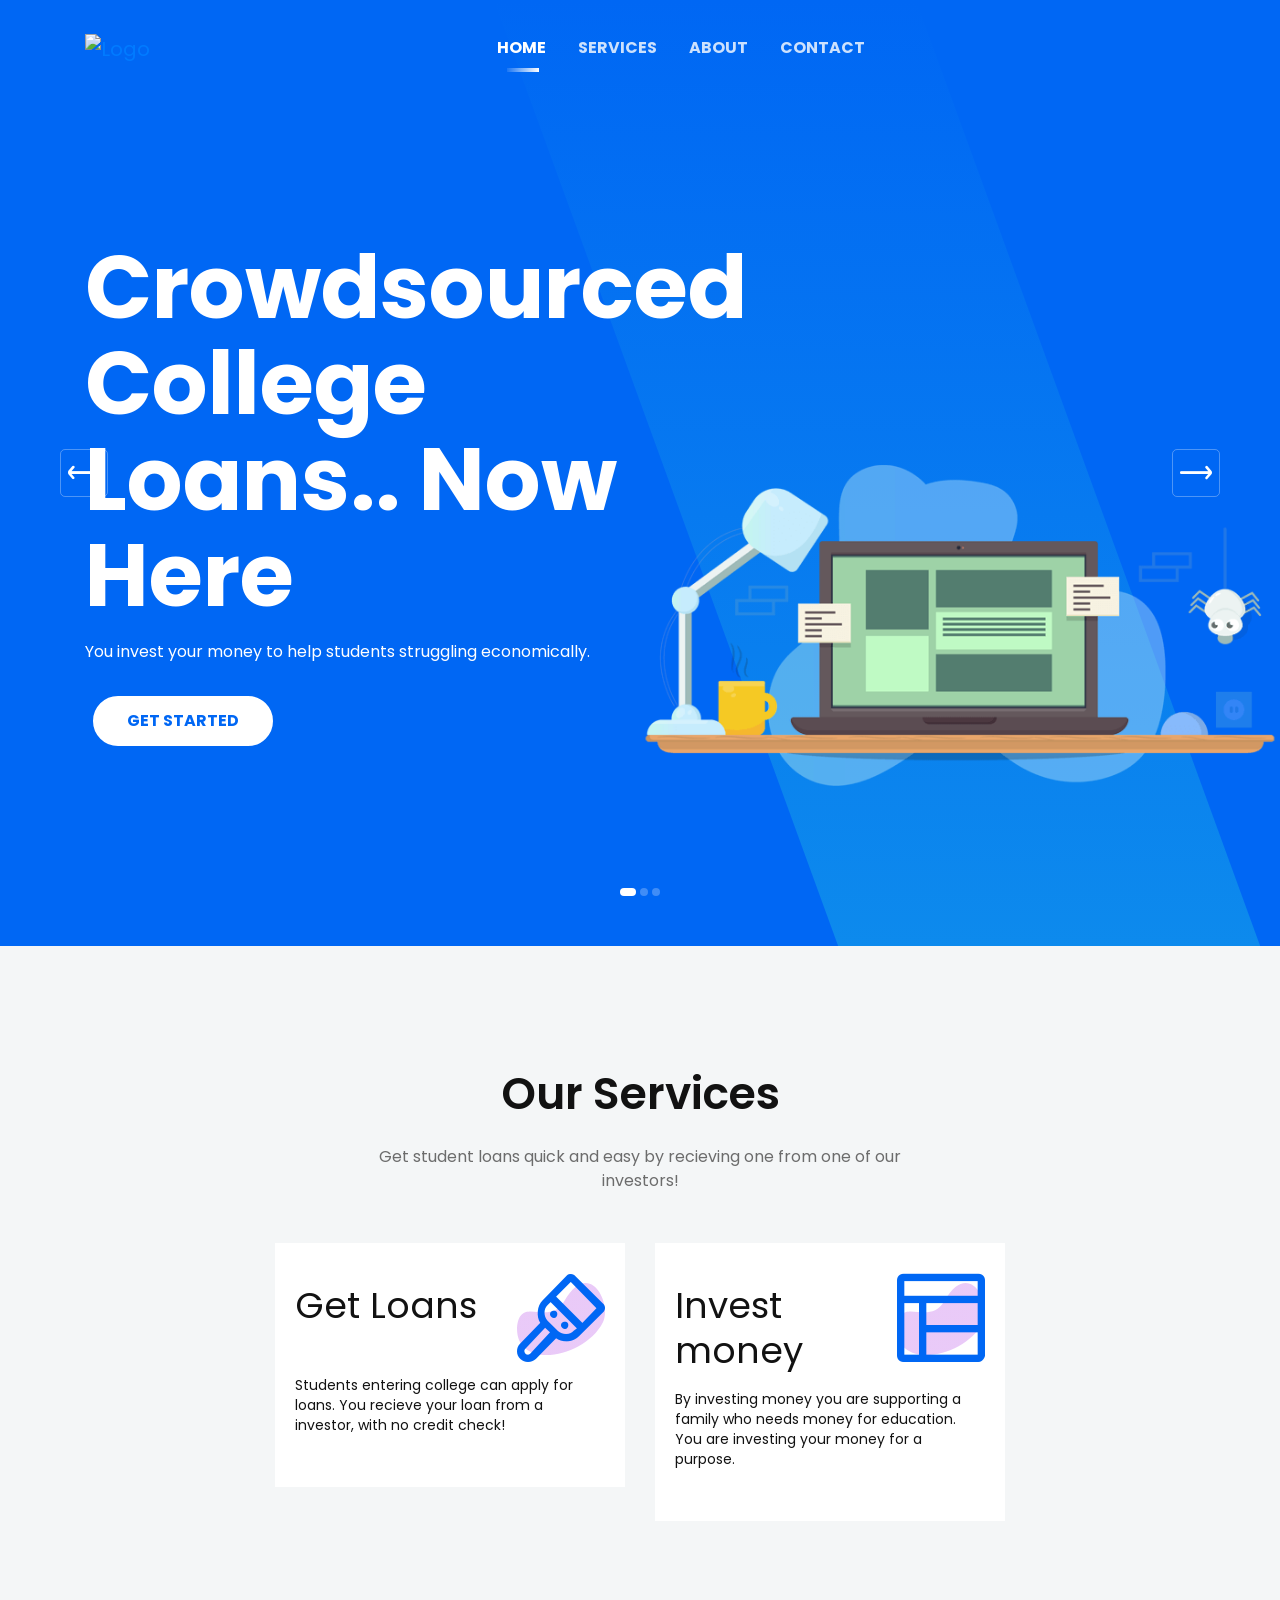
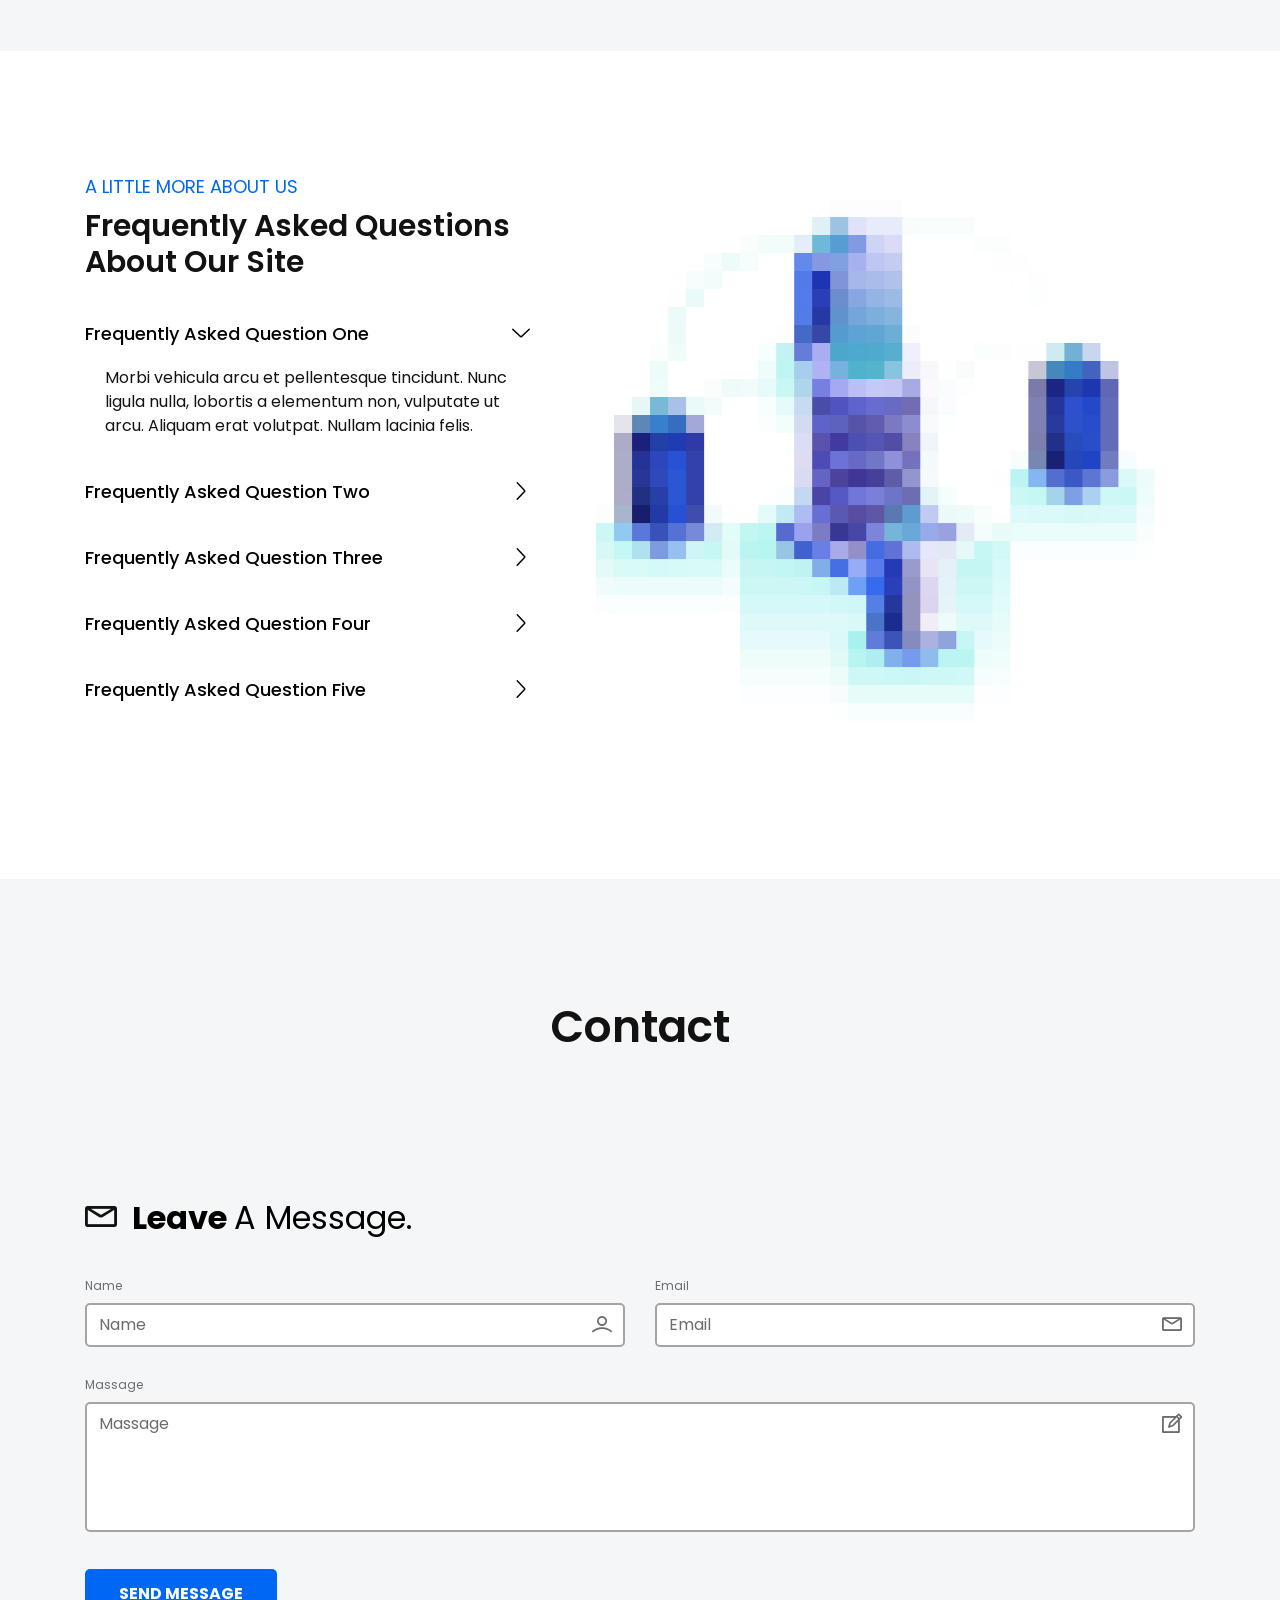
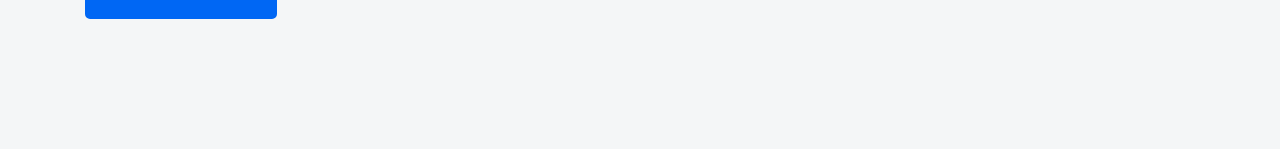
==== commit a604a987: "djakfsn" ====
--- a/templates/index2.html
+++ b/templates/index2.html
@@ -82,7 +82,6 @@
                                 <li class="nav-item active"><a class="page-scroll" href="#home">home</a></li>
                                 <li class="nav-item"><a class="page-scroll" href="#services">Services</a></li>
                                 
-                                <li class="nav-item"><a class="page-scroll" href="#pricing">Pricing</a></li>
                                 <li class="nav-item"><a class="page-scroll" href="#about">About</a></li>
                                 
                                 <li class="nav-item"><a class="page-scroll" href="#contact">Contact</a></li>
@@ -116,10 +115,10 @@
                         <div class="row">
                             <div class="col-lg-6">
                                 <div class="slider-content">
-                                    <h1 class="title">College Loans Now Digital</h1>
-                                    <p class="text">You donate your money to students struggling economically.</p>
+                                    <h1 class="title">Crowdsourced College Loans.. Now Here</h1>
+                                    <p class="text">You invest your money to help students struggling economically.</p>
                                     <ul class="slider-btn rounded-buttons">
-                                        <li><a class="main-btn rounded-one" href="#">GET STARTED</a></li>
+                                        <li><a class="main-btn rounded-one" href="/login">GET STARTED</a></li>
                                         
                                     </ul>
                                 </div>
@@ -141,7 +140,7 @@
                                     <h1 class="title">Easy to Understand</h1>
                                     <p class="text">Our process is simple and efficient allowing for easier understanding.</p>
                                     <ul class="slider-btn rounded-buttons">
-                                        <li><a class="main-btn rounded-one" href="#">GET STARTED</a></li>
+                                        <li><a class="main-btn rounded-one" href="/login">GET STARTED</a></li>
                                         
                                     </ul>
                                 </div> <!-- slider-content -->
@@ -163,7 +162,7 @@
                                     <h1 class="title">Built By Students</h1>
                                     <p class="text">We know how other students think and understand their problems.</p>
                                     <ul class="slider-btn rounded-buttons">
-                                        <li><a class="main-btn rounded-one" href="#">GET STARTED</a></li>
+                                        <li><a class="main-btn rounded-one" href="/login">GET STARTED</a></li>
                                         
                                     </ul>
                                 </div> <!-- slider-content -->
@@ -197,7 +196,7 @@
                 <div class="col-lg-6 col-md-10">
                     <div class="section-title text-center pb-10">
                         <h3 class="title">Our Services</h3>
-                        <p class="text">Get student loans quick and easy by recieving one from one of our donators!</p>
+                        <p class="text">Get student loans quick and easy by recieving one from one of our investors!</p>
                     </div> <!-- row -->
                 </div>
             </div> <!-- row -->
@@ -212,7 +211,7 @@
                             </div>
                         </div>
                         <div class="features-content">
-                            <p class="text">Students entering college can apply for loans. You recieve your loan from a donater with longer repayment period. </p>
+                            <p class="text">Students entering college can apply for loans. You recieve your loan from a investor, with no credit check! </p>
                             
                         </div>
                     </div> <!-- single features -->
@@ -220,14 +219,14 @@
                 <div class="col-lg-4 col-md-7 col-sm-9">
                     <div class="single-features mt-40">
                         <div class="features-title-icon d-flex justify-content-between">
-                            <h4 class="features-title"><a href="#">Donate money</a></h4>
+                            <h4 class="features-title"><a href="#">Invest money</a></h4>
                             <div class="features-icon">
                                 <i class="lni lni-layout"></i>
                                 <img class="shape" src="../static/styles/images/f-shape-1.svg" alt="Shape">
                             </div>
                         </div>
                         <div class="features-content">
-                            <p class="text">By donating money you are supporting a family who needs money for eeducation. You also get paid with higher interest rates.</p>
+                            <p class="text">By investing money you are supporting a family who needs money for education. You are investing your money for a purpose.</p>
                             
                         </div>
                     </div> <!-- single features -->
@@ -394,30 +393,6 @@
     
     <!--====== FOOTER PART START ======-->
 
-    <section class="footer-area footer-dark">
-        <div class="container">
-            <div class="row justify-content-center">
-                <div class="col-lg-6">
-                    <div class="footer-logo text-center">
-                        <a class="mt-30" href="index.html"><img src="../static/styles/images/logo.svg" alt="Logo"></a>
-                    </div> <!-- footer logo -->
-                    <ul class="social text-center mt-60">
-                        <li><a href="https://facebook.com/uideckHQ"><i class="lni lni-facebook-filled"></i></a></li>
-                        <li><a href="https://twitter.com/uideckHQ"><i class="lni lni-twitter-original"></i></a></li>
-                        <li><a href="https://instagram.com/uideckHQ"><i class="lni lni-instagram-original"></i></a></li>
-                        <li><a href="#"><i class="lni lni-linkedin-original"></i></a></li>
-                    </ul> <!-- social -->
-                    <div class="footer-support text-center">
-                        <span class="number">+8801234567890</span>
-                        <span class="mail">support@uideck.com</span>
-                    </div>
-                    <div class="copyright text-center mt-35">
-                        <p class="text">Designed by <a href="https://uideck.com" rel="nofollow">UIdeck</a> and Built-with <a rel="nofollow" href="https://ayroui.com">Ayro UI</a> </p>
-                    </div> <!--  copyright -->
-                </div>
-            </div> <!-- row -->
-        </div> <!-- container -->
-    </section>
 
     <!--====== FOOTER PART ENDS ======-->
     
